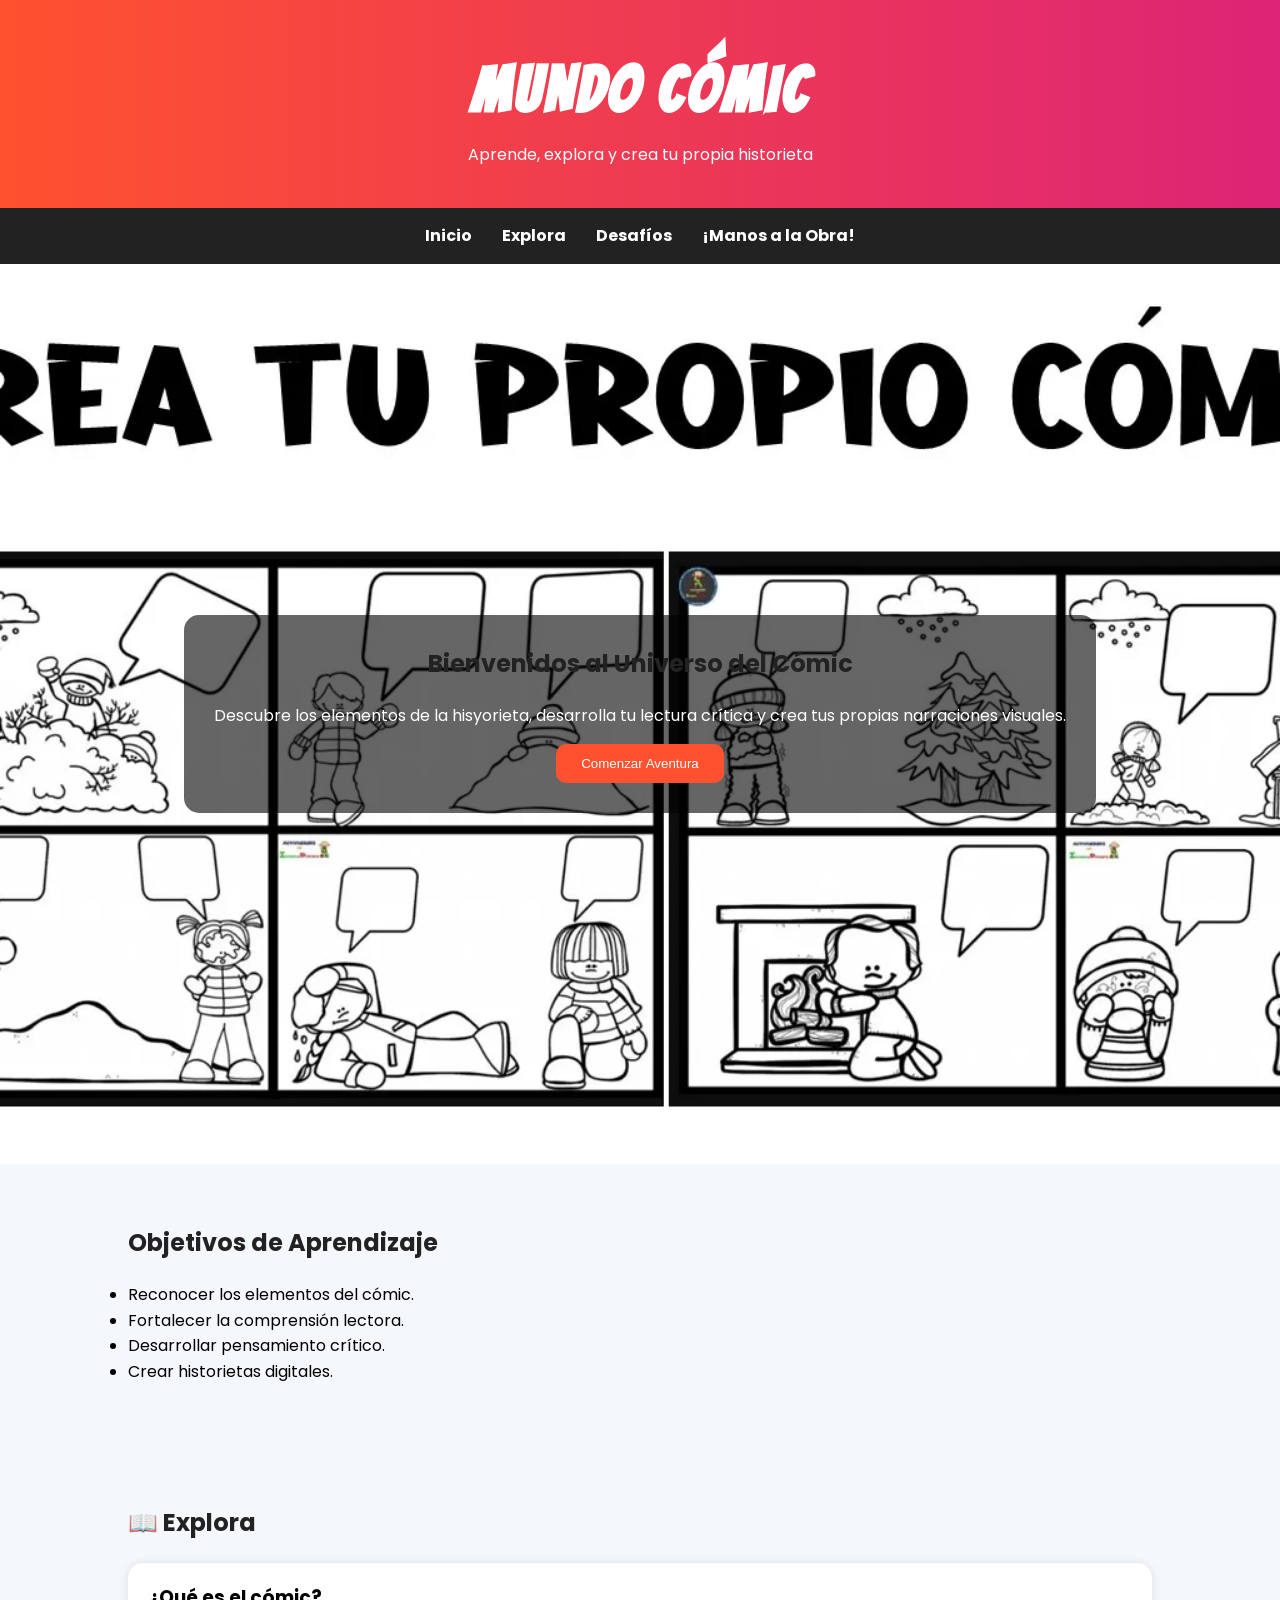
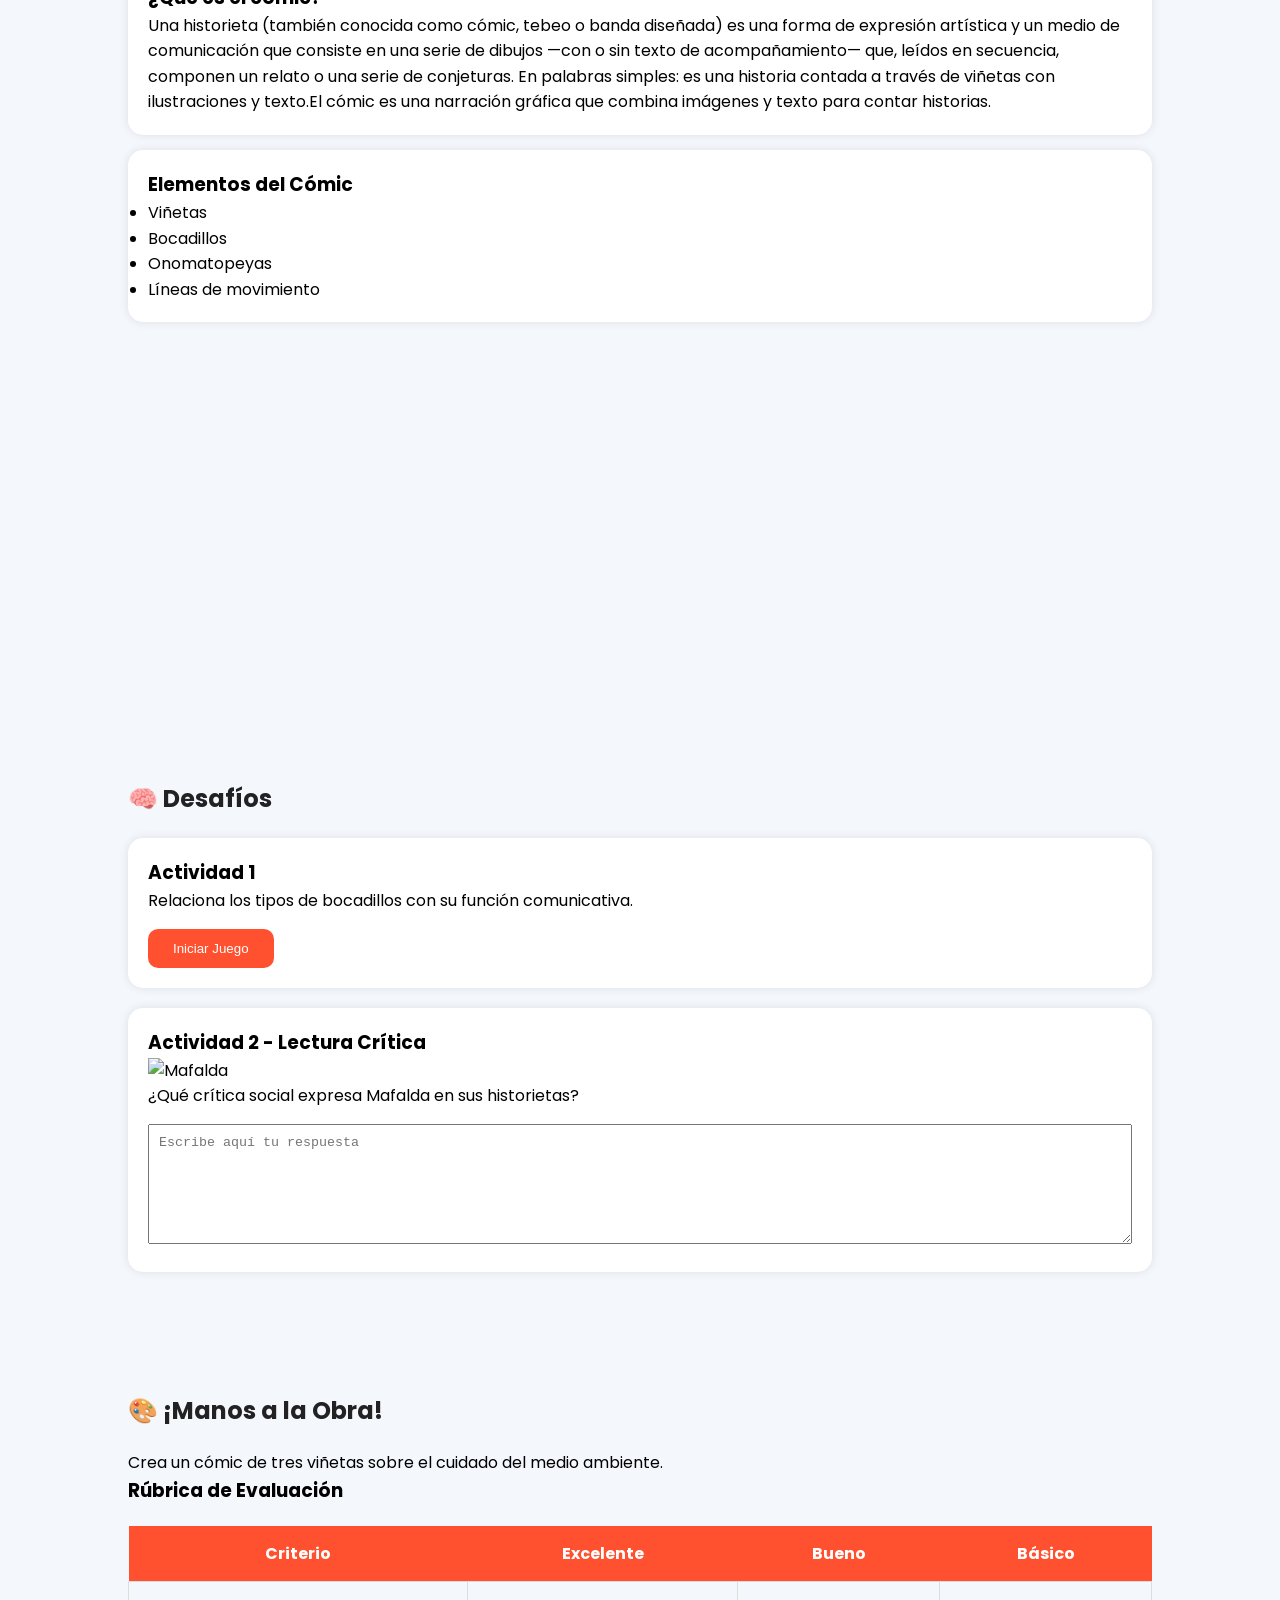
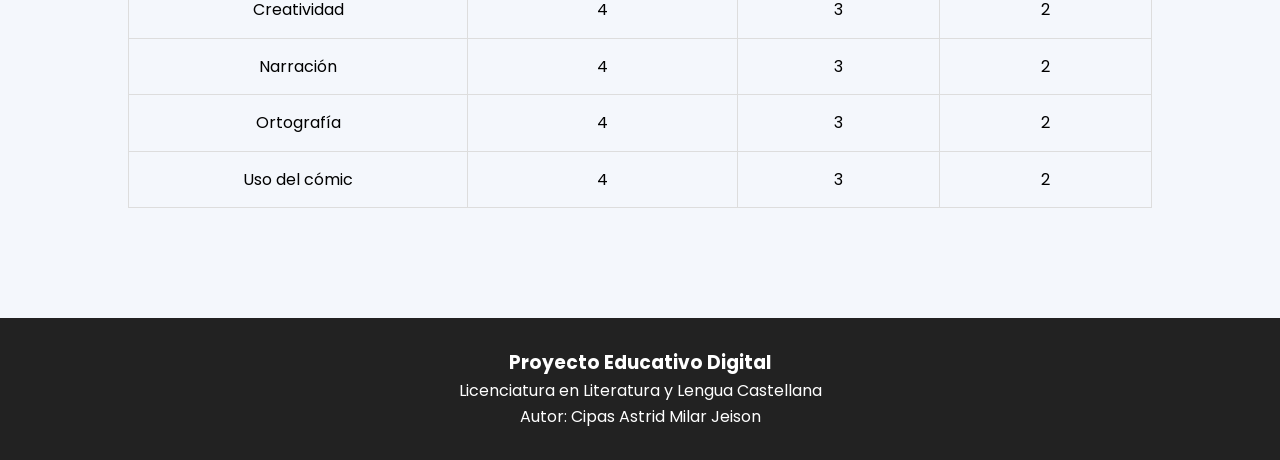
==== index.html @ a31438fa "Add files via upload" ====
<!DOCTYPE html>
<html lang="es">
<head>
<meta charset="UTF-8">
<meta name="viewport" content="width=device-width, initial-scale=1.0">

<title>Mundo Cómic - Recurso Educativo Digital</title>

<link rel="stylesheet" href="estilos.css">

<link href="https://fonts.googleapis.com/css2?family=Bangers&family=Poppins:wght@300;400;600&display=swap" rel="stylesheet">
</head>
<body>

<header>
    <h1>MUNDO CÓMIC</h1>
    <p>Aprende, explora y crea tu propia historieta</p>
</header>

<nav>
    <ul>
        <li><a href="#inicio">Inicio</a></li>
        <li><a href="#explora">Explora</a></li>
        <li><a href="#desafios">Desafíos</a></li>
        <li><a href="#obra">¡Manos a la Obra!</a></li>
    </ul>
</nav>

<section id="inicio" class="hero">

    <div class="contenido">
        <h2>Bienvenidos al Universo del Cómic</h2>

        <p>
            Descubre los elementos de la hisyorieta,
            desarrolla tu lectura crítica y crea
            tus propias narraciones visuales.
        </p>

        <button onclick="mostrarMensaje()">
            Comenzar Aventura
        </button>

    </div>

</section>

<section id="objetivos">

    <h2>Objetivos de Aprendizaje</h2>

    <ul>
        <li>Reconocer los elementos del cómic.</li>
        <li>Fortalecer la comprensión lectora.</li>
        <li>Desarrollar pensamiento crítico.</li>
        <li>Crear historietas digitales.</li>
    </ul>

</section>

<section id="explora">

    <h2>📖 Explora</h2>

    <div class="card">

        <h3>¿Qué es el cómic?</h3>

        <p>
            Una historieta (también conocida como cómic, tebeo o banda diseñada) es una forma de expresión artística y un medio de comunicación que consiste en una serie de dibujos —con o sin texto de acompañamiento— que, leídos en secuencia, componen un relato o una serie de conjeturas.

En palabras simples: es una historia contada a través de viñetas con ilustraciones y texto.El cómic es una narración gráfica que combina
            imágenes y texto para contar historias.
        </p>

    </div>

    <div class="card">

        <h3>Elementos del Cómic</h3>

        <ul>
            <li>Viñetas</li>
            <li>Bocadillos</li>
            <li>Onomatopeyas</li>
            <li>Líneas de movimiento</li>
        </ul>

    </div>

    <iframe width="560" height="315" src="https://www.youtube.com/embed/eKnQOsfHeDU?si=RpbJvka_5N76Y5UP" title="YouTube video player" frameborder="0" allow="accelerometer; autoplay; clipboard-write; encrypted-media; gyroscope; picture-in-picture; web-share" referrerpolicy="strict-origin-when-cross-origin" allowfullscreen></iframe>

    </div>

</section>

<section id="desafios">

    <h2>🧠 Desafíos</h2>

    <div class="actividad">

        <h3>Actividad 1</h3>

        <p>
            Relaciona los tipos de bocadillos con
            su función comunicativa.
        </p>

        <button onclick="actividad1()">
            Iniciar Juego
        </button>

    </div>

    <div class="actividad">

        <h3>Actividad 2 - Lectura Crítica</h3>

        <img src="https://upload.wikimedia.org/wikipedia/commons/3/32/Mafalda.png"
             alt="Mafalda">

        <p>
            ¿Qué crítica social expresa Mafalda
            en sus historietas?
        </p>

        <textarea id="respuesta"
        placeholder="Escribe aquí tu respuesta"></textarea>

    </div>

</section>

<section id="obra">

    <h2>🎨 ¡Manos a la Obra!</h2>

    <p>
        Crea un cómic de tres viñetas sobre
        el cuidado del medio ambiente.
    </p>

    <h3>Rúbrica de Evaluación</h3>

    <table>

        <tr>
            <th>Criterio</th>
            <th>Excelente</th>
            <th>Bueno</th>
            <th>Básico</th>
        </tr>

        <tr>
            <td>Creatividad</td>
            <td>4</td>
            <td>3</td>
            <td>2</td>
        </tr>

        <tr>
            <td>Narración</td>
            <td>4</td>
            <td>3</td>
            <td>2</td>
        </tr>

        <tr>
            <td>Ortografía</td>
            <td>4</td>
            <td>3</td>
            <td>2</td>
        </tr>

        <tr>
            <td>Uso del cómic</td>
            <td>4</td>
            <td>3</td>
            <td>2</td>
        </tr>

    </table>

</section>

<footer>

    <h3>Proyecto Educativo Digital</h3>

    <p>
        Licenciatura en Literatura y Lengua Castellana
    </p>

    <p>
        Autor: Cipas Astrid Milar Jeison
    </p>

</footer>

<script src="script.js"></script>

</body>
</html>
---- estilos.css ----
*{
margin:0;
padding:0;
box-sizing:border-box;
}

body{
font-family:'Poppins',sans-serif;
background:#f4f7fc;
line-height:1.6;
}

header{
background:linear-gradient(90deg,#ff512f,#dd2476);
color:white;
padding:40px;
text-align:center;
}

header h1{
font-family:'Bangers',cursive;
font-size:4rem;
letter-spacing:3px;
}

nav{
background:#222;
}

nav ul{
display:flex;
justify-content:center;
list-style:none;
}

nav li{
padding:15px;
}

nav a{
color:white;
text-decoration:none;
font-weight:bold;
}

nav a:hover{
color:yellow;
}

.hero{
height:100vh;
display:flex;
justify-content:center;
align-items:center;
background:url("img/PORTADA-COMIC-INVIERNO.webp");
background-size:cover;
background-position:center;
color:white;
text-align:center;
}

.contenido{
background:rgba(0,0,0,.6);
padding:30px;
border-radius:15px;
}

button{
background:#ff512f;
color:white;
padding:12px 25px;
border:none;
border-radius:10px;
cursor:pointer;
margin-top:15px;
}

button:hover{
background:#dd2476;
}

section{
padding:60px 10%;
}

h2{
margin-bottom:20px;
color:#222;
}

.card{
background:white;
padding:20px;
margin:15px 0;
border-radius:15px;
box-shadow:0 0 10px rgba(0,0,0,.1);
}

.video{
display:flex;
justify-content:center;
margin-top:30px;
}

.actividad{
background:white;
padding:20px;
margin-top:20px;
border-radius:15px;
box-shadow:0 0 10px rgba(0,0,0,.1);
}

textarea{
width:100%;
height:120px;
padding:10px;
margin-top:15px;
}

table{
width:100%;
border-collapse:collapse;
margin-top:20px;
}

table th{
background:#ff512f;
color:white;
padding:15px;
}

table td{
padding:15px;
border:1px solid #ddd;
text-align:center;
}

footer{
background:#222;
color:white;
text-align:center;
padding:30px;
margin-top:50px;
}
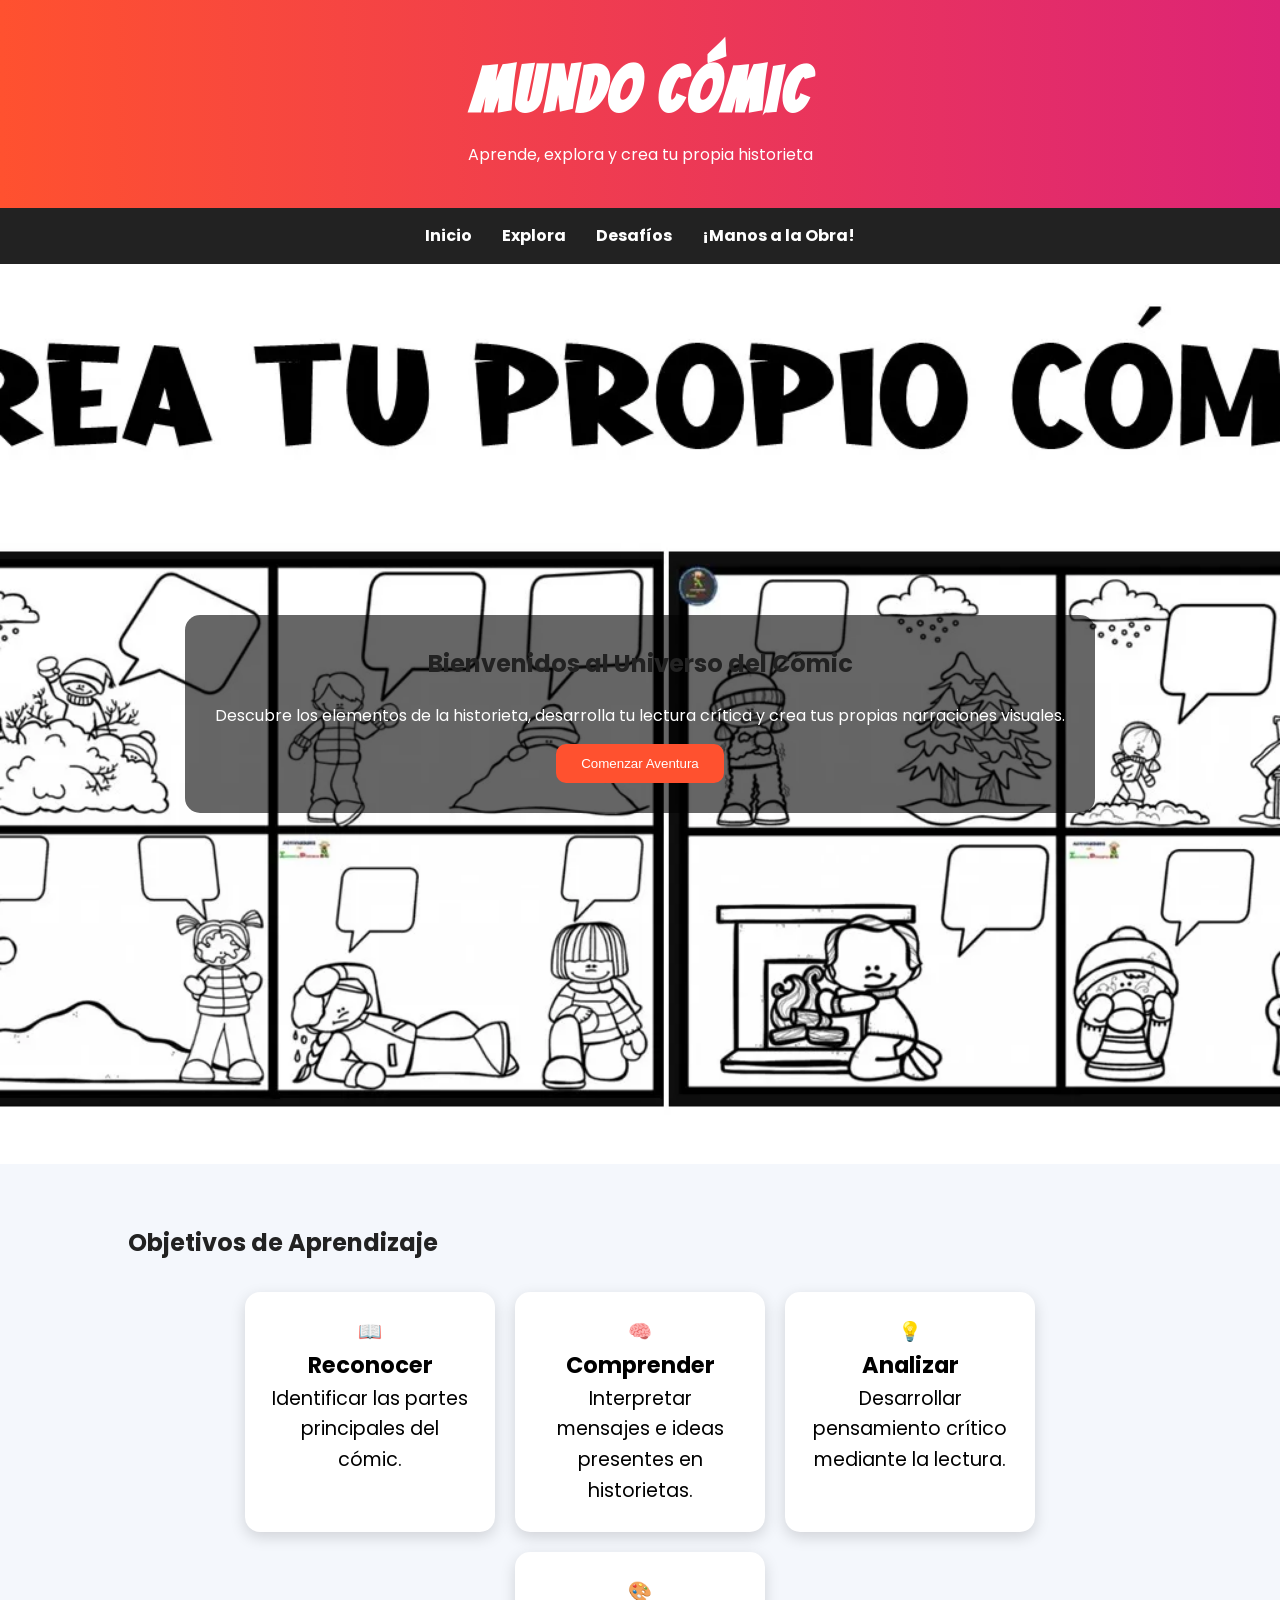
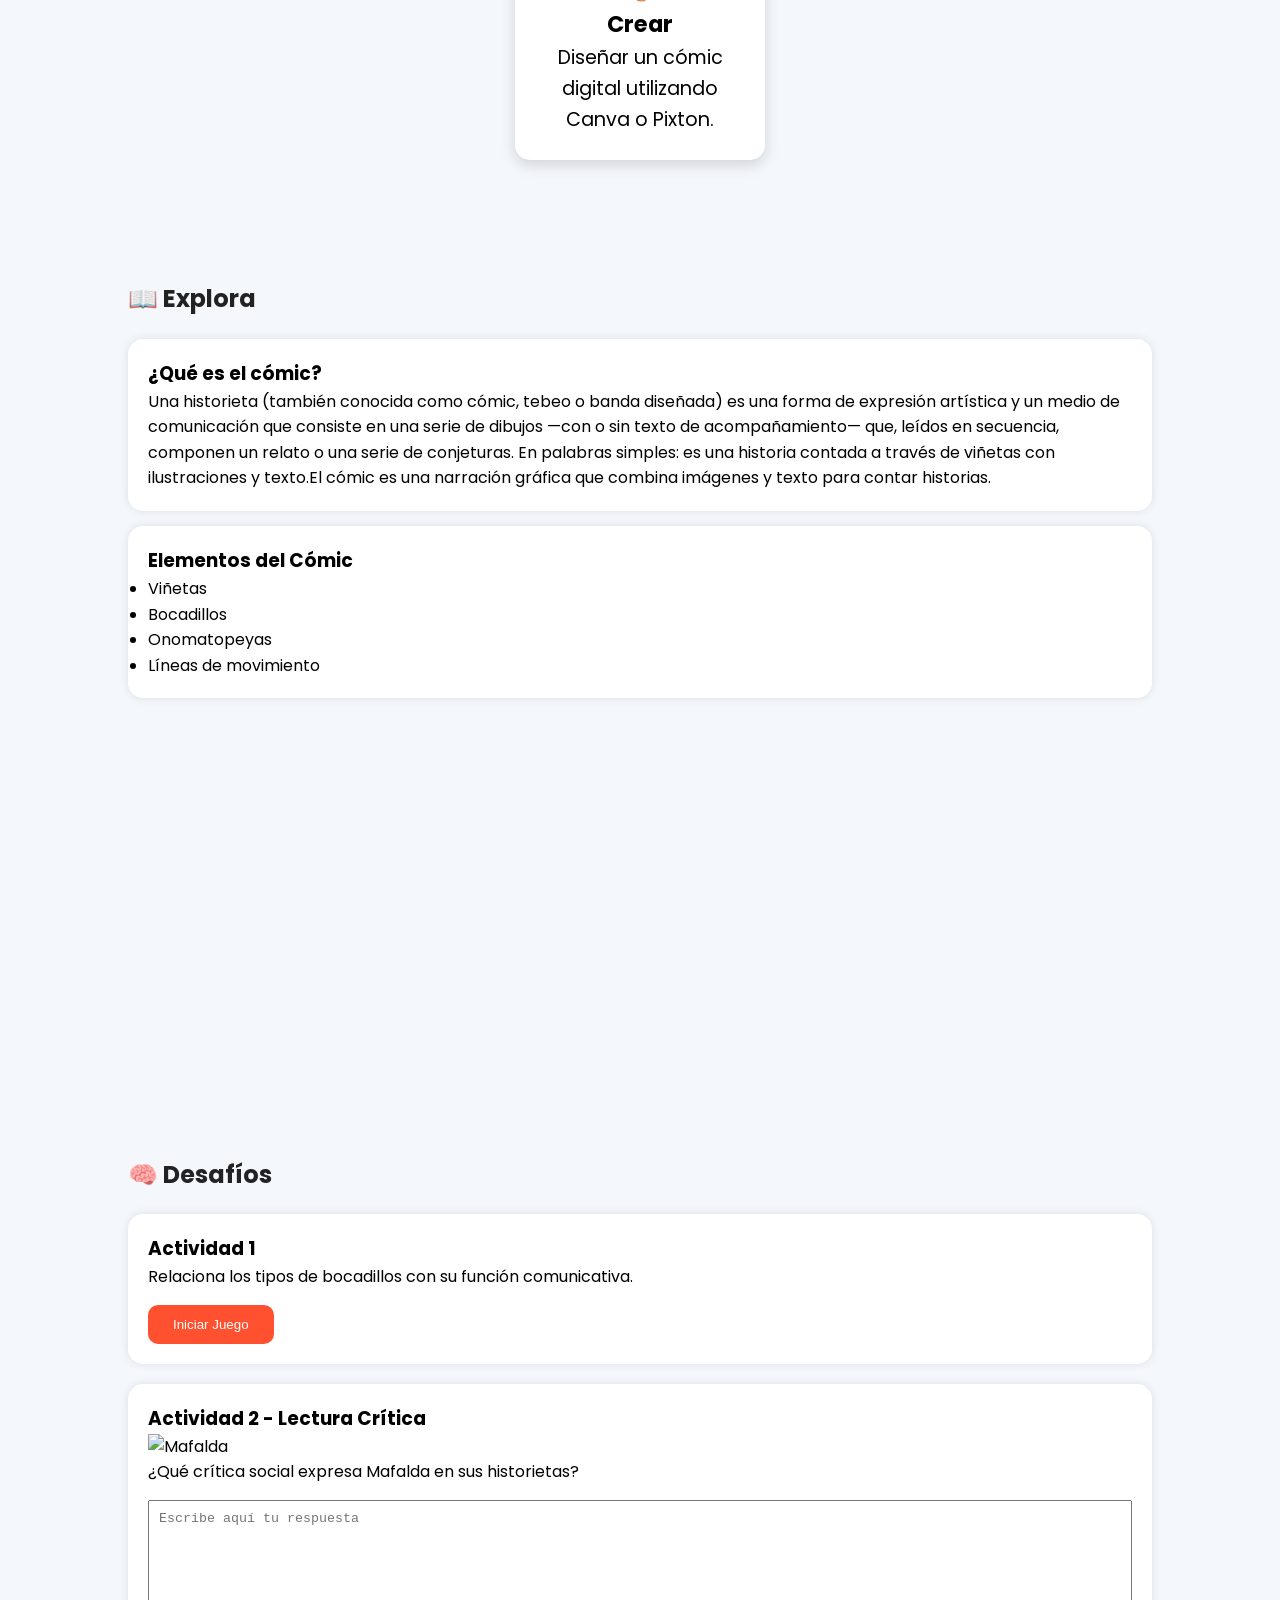
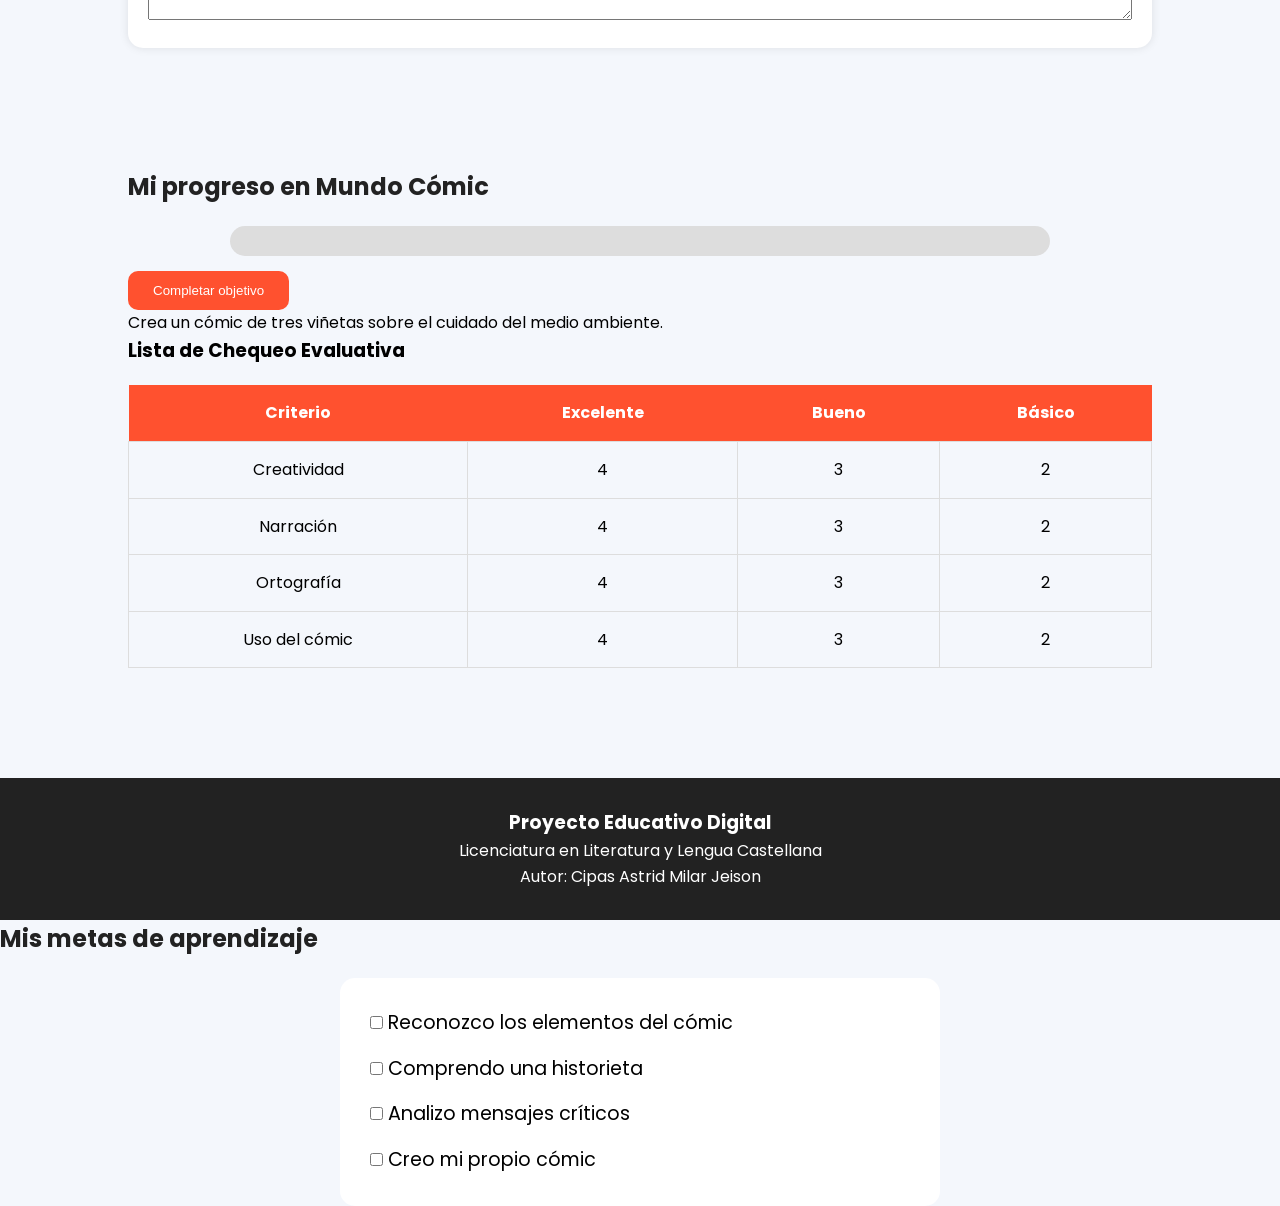
==== commit 4b98cfd9: "Add files via upload" ====
--- a/index.html
+++ b/index.html
@@ -32,7 +32,7 @@
         <h2>Bienvenidos al Universo del Cómic</h2>
 
         <p>
-            Descubre los elementos de la hisyorieta,
+            Descubre los elementos de la historieta,
             desarrolla tu lectura crítica y crea
             tus propias narraciones visuales.
         </p>
@@ -49,12 +49,33 @@
 
     <h2>Objetivos de Aprendizaje</h2>
 
-    <ul>
-        <li>Reconocer los elementos del cómic.</li>
-        <li>Fortalecer la comprensión lectora.</li>
-        <li>Desarrollar pensamiento crítico.</li>
-        <li>Crear historietas digitales.</li>
-    </ul>
+    <div class="objetivos-grid">
+
+<div class="objetivo-card">
+📖
+<h3>Reconocer</h3>
+<p>Identificar las partes principales del cómic.</p>
+</div>
+
+<div class="objetivo-card">
+🧠
+<h3>Comprender</h3>
+<p>Interpretar mensajes e ideas presentes en historietas.</p>
+</div>
+
+<div class="objetivo-card">
+💡
+<h3>Analizar</h3>
+<p>Desarrollar pensamiento crítico mediante la lectura.</p>
+</div>
+
+<div class="objetivo-card">
+🎨
+<h3>Crear</h3>
+<p>Diseñar un cómic digital utilizando Canva o Pixton.</p>
+</div>
+
+</div>
 
 </section>
 
@@ -134,14 +155,22 @@
 
 <section id="obra">
 
-    <h2>🎨 ¡Manos a la Obra!</h2>
+    <h2>Mi progreso en Mundo Cómic</h2>
+
+<div class="progreso">
+<div id="barra"></div>
+</div>
+
+<button onclick="avanzar()">
+Completar objetivo
+</button>
 
     <p>
         Crea un cómic de tres viñetas sobre
         el cuidado del medio ambiente.
     </p>
 
-    <h3>Rúbrica de Evaluación</h3>
+    <h3> Lista de Chequeo Evaluativa</h3>
 
     <table>
 
@@ -201,4 +230,29 @@
 <script src="script.js"></script>
 
 </body>
-</html>+</html>
+<h2>Mis metas de aprendizaje</h2>
+
+<div class="checklist">
+
+<label>
+<input type="checkbox">
+ Reconozco los elementos del cómic
+</label>
+
+<label>
+<input type="checkbox">
+ Comprendo una historieta
+</label>
+
+<label>
+<input type="checkbox">
+ Analizo mensajes críticos
+</label>
+
+<label>
+<input type="checkbox">
+ Creo mi propio cómic
+</label>
+
+</div>
--- a/estilos.css
+++ b/estilos.css
@@ -141,4 +141,56 @@
 text-align:center;
 padding:30px;
 margin-top:50px;
+}
+.objetivos-grid{
+display:flex;
+flex-wrap:wrap;
+gap:20px;
+justify-content:center;
+margin-top:30px;
+}
+
+.objetivo-card{
+background:white;
+width:250px;
+padding:25px;
+border-radius:15px;
+text-align:center;
+box-shadow:0 5px 15px rgba(0,0,0,.15);
+transition:.4s;
+cursor:pointer;
+font-size:1.2rem;
+}
+
+.objetivo-card:hover{
+transform:translateY(-10px);
+background:#ffe066;
+}
+
+.progreso{
+width:80%;
+height:30px;
+background:#ddd;
+margin:auto;
+border-radius:20px;
+overflow:hidden;
+}
+
+#barra{
+width:0%;
+height:100%;
+background:#4CAF50;
+transition:.5s;
+}
+
+.checklist{
+display:flex;
+flex-direction:column;
+gap:15px;
+font-size:1.2rem;
+background:white;
+padding:30px;
+border-radius:15px;
+max-width:600px;
+margin:auto;
 }
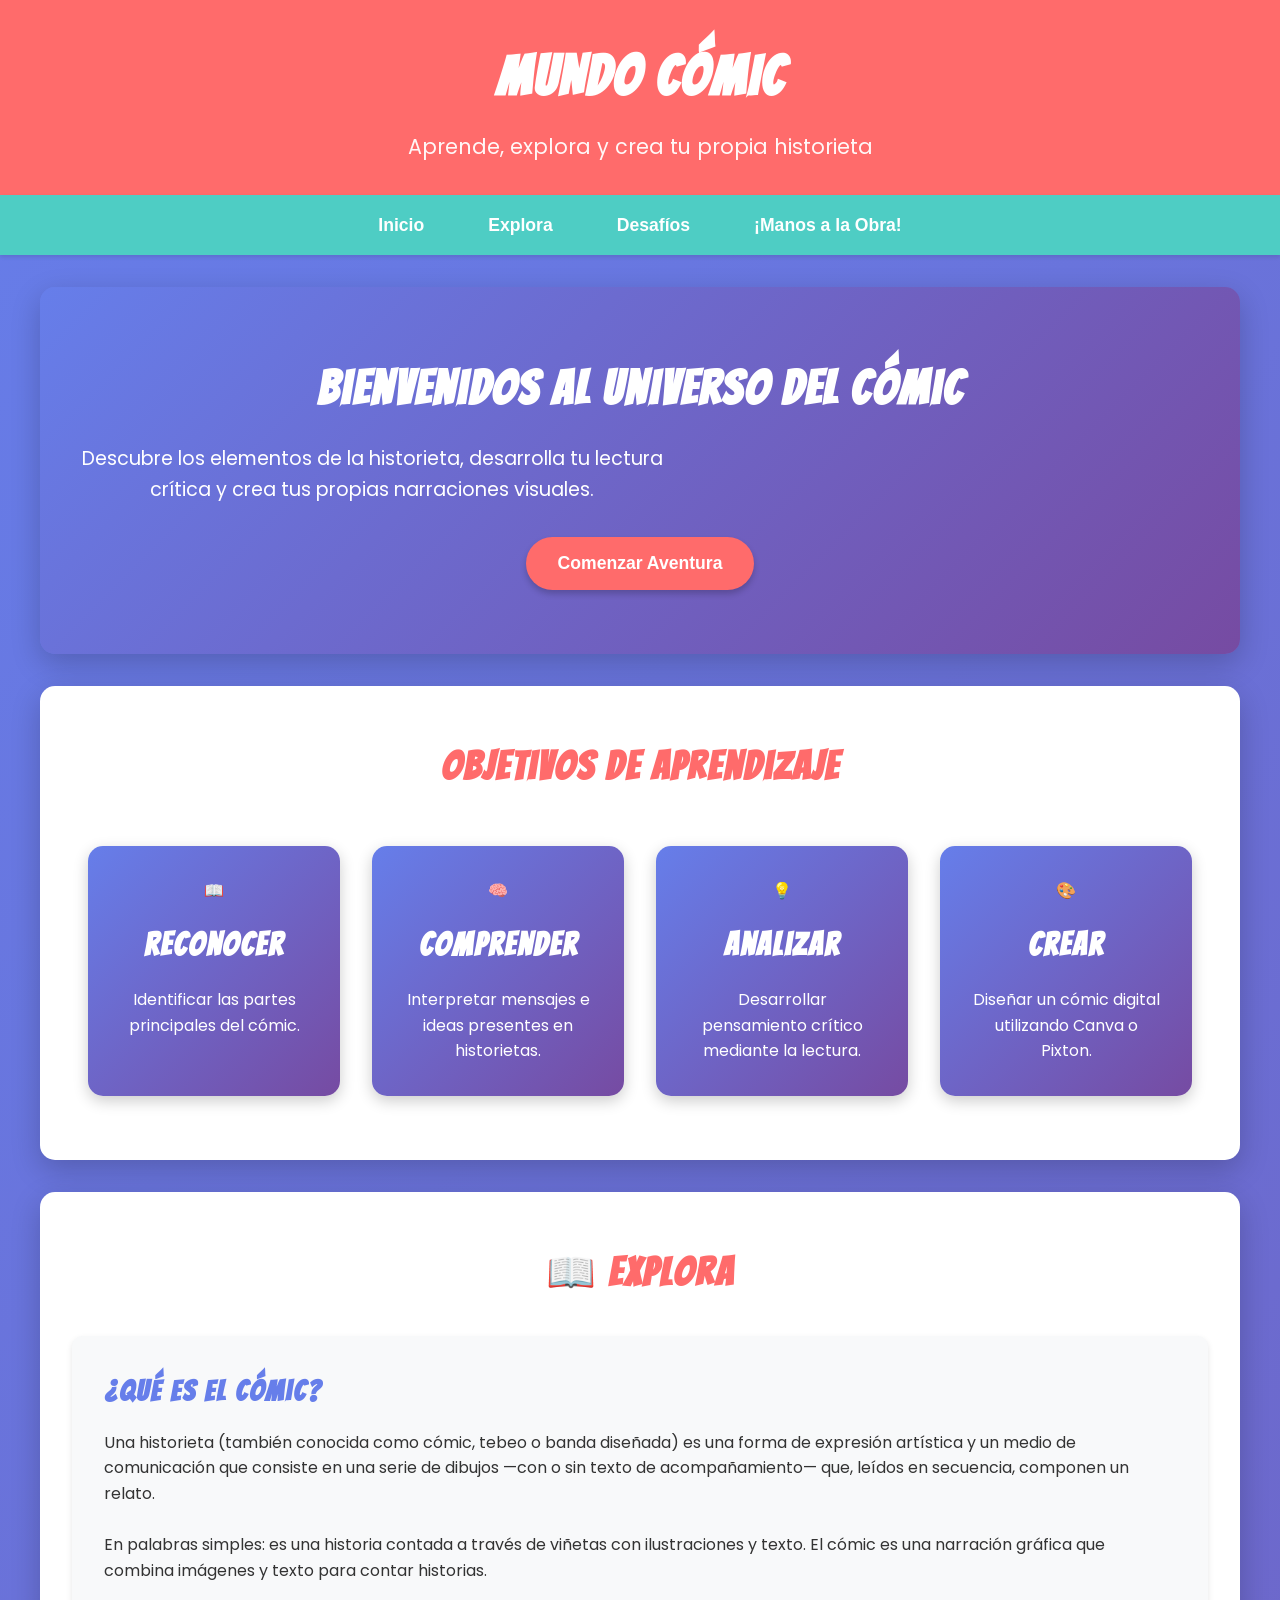
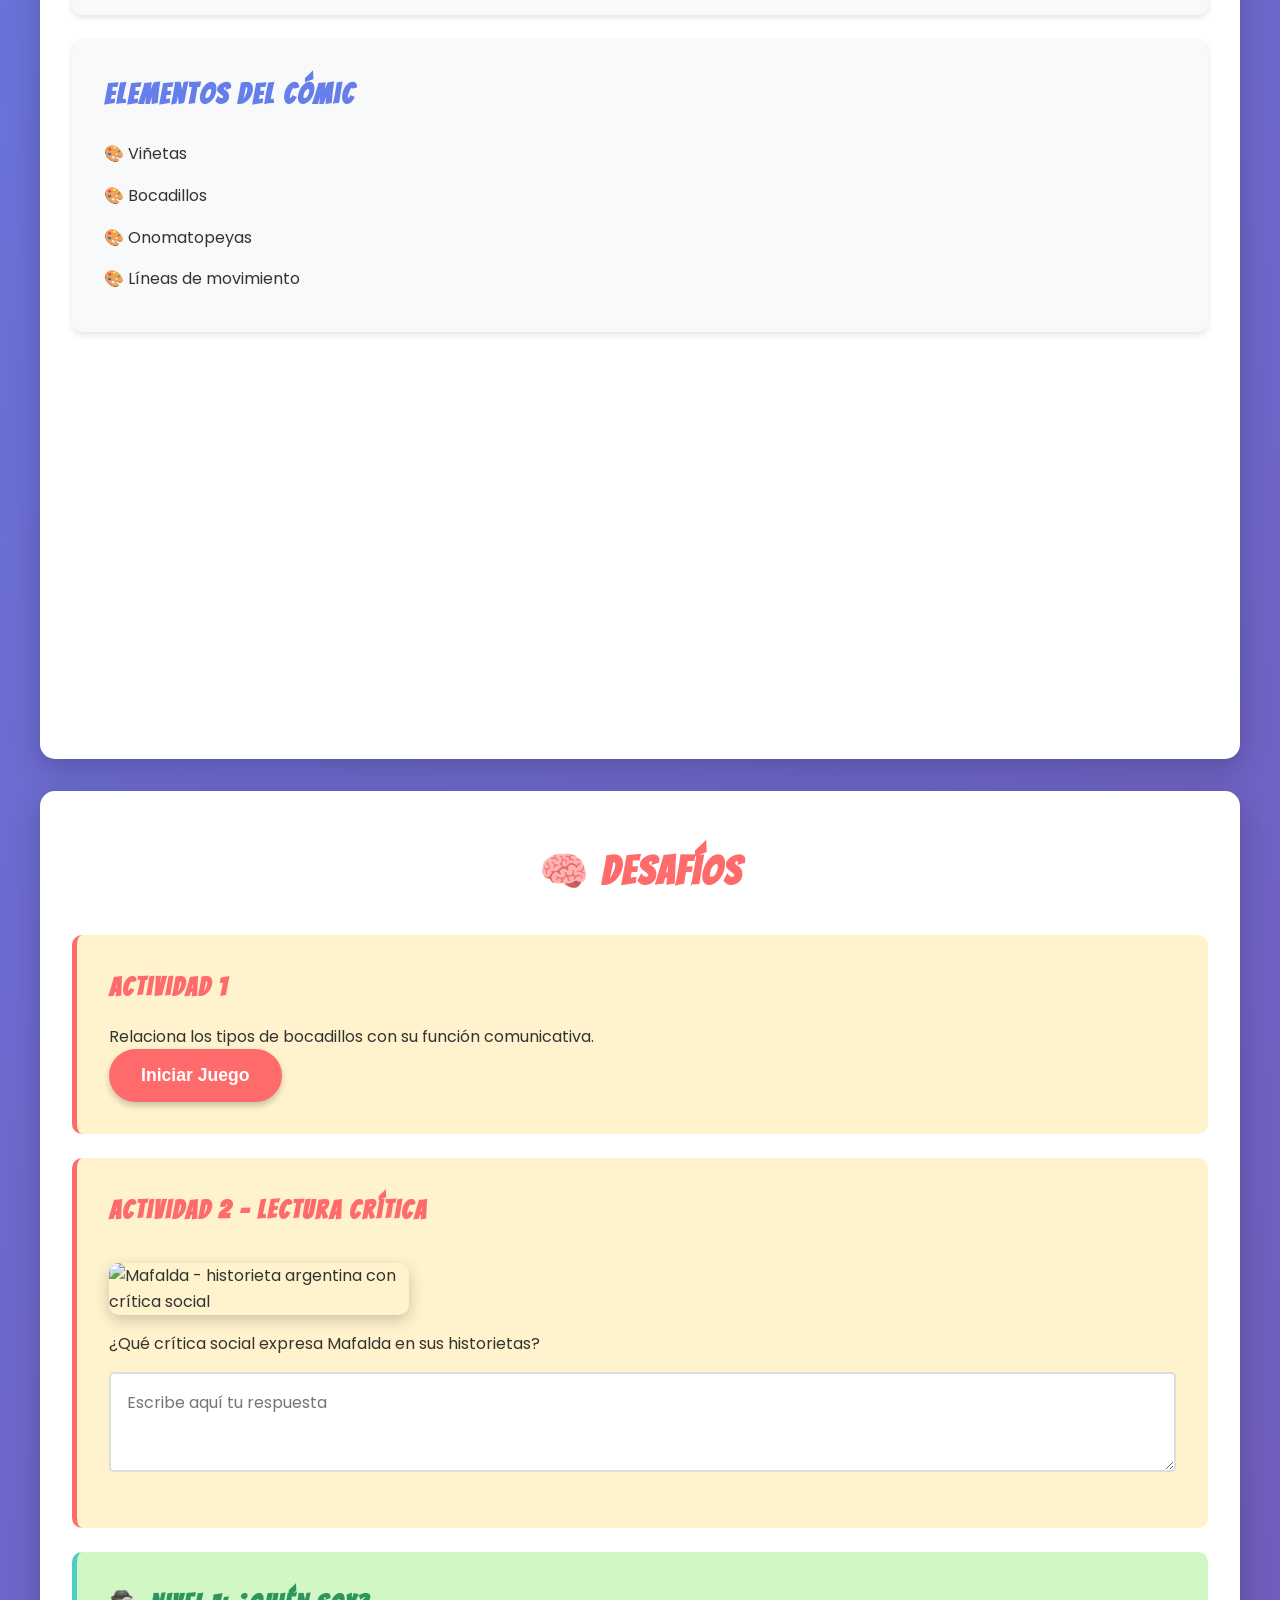
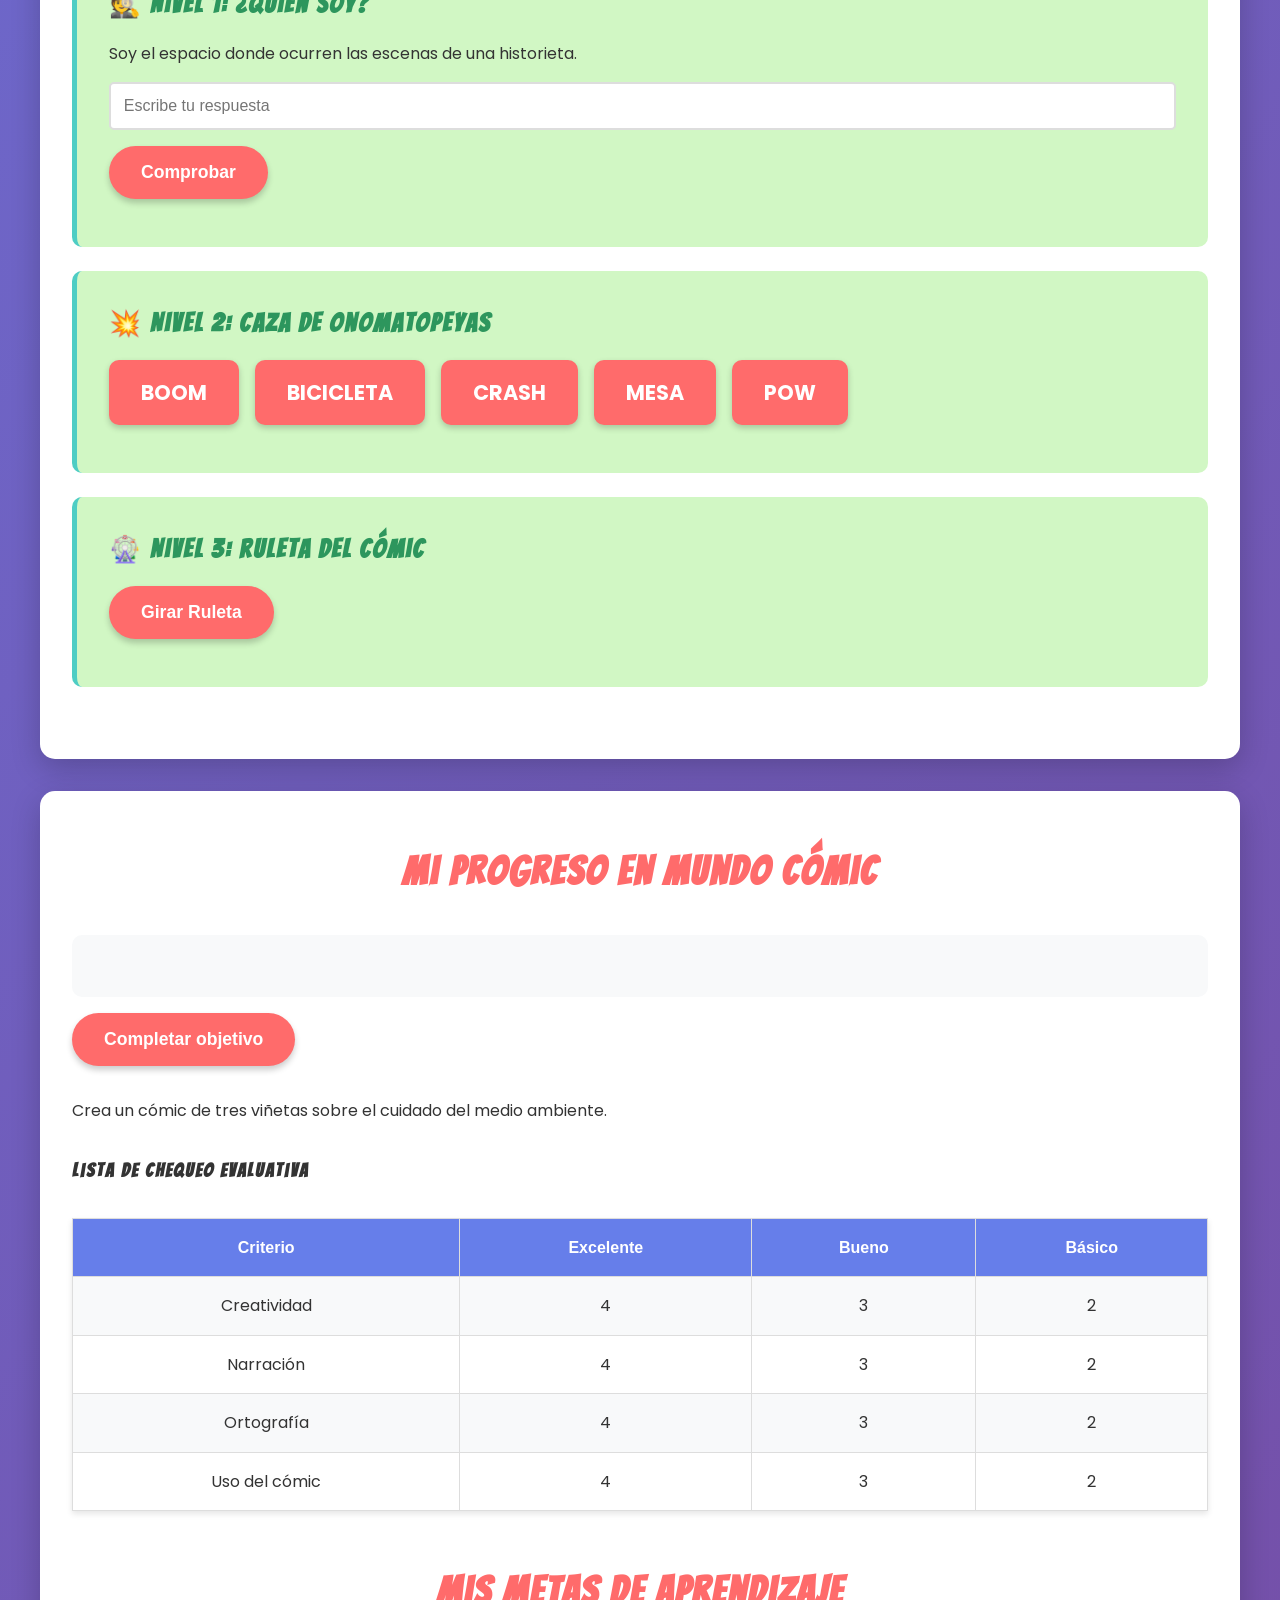
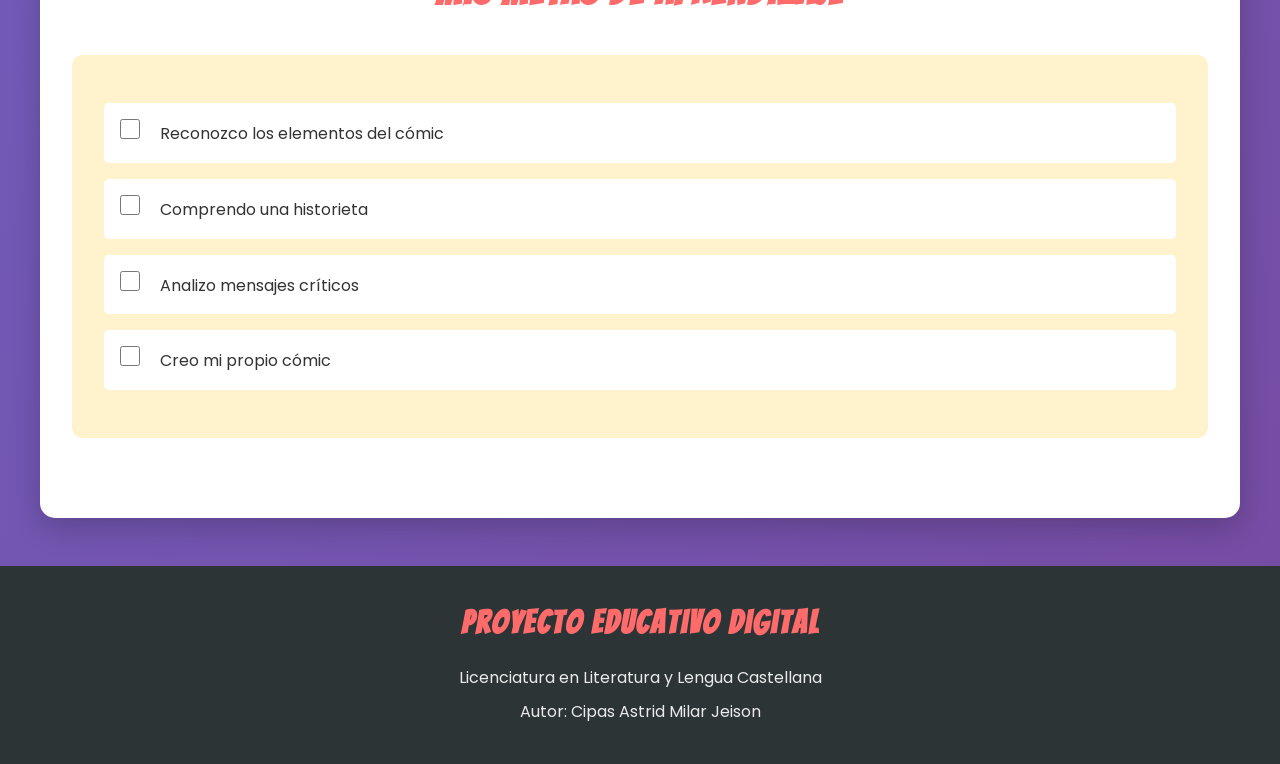
==== commit 80856836: "Add files via upload" ====
--- a/index.html
+++ b/index.html
@@ -3,11 +3,437 @@
 <head>
 <meta charset="UTF-8">
 <meta name="viewport" content="width=device-width, initial-scale=1.0">
+<meta name="description" content="Mundo Cómic - Recurso Educativo Digital para aprender, explorar y crear historietas">
 
 <title>Mundo Cómic - Recurso Educativo Digital</title>
 
-<link rel="stylesheet" href="estilos.css">
-
+<!-- Estilos CSS integrados (Mejora 2) -->
+<style>
+  * {
+    margin: 0;
+    padding: 0;
+    box-sizing: border-box;
+  }
+
+  body {
+    font-family: 'Poppins', sans-serif;
+    line-height: 1.6;
+    color: #333;
+    background: linear-gradient(135deg, #667eea 0%, #764ba2 100%);
+    min-height: 100vh;
+  }
+
+  /* Tipografía (Mejora 4) */
+  h1, h2, h3 {
+    font-family: 'Bangers', cursive;
+    letter-spacing: 2px;
+  }
+
+  header {
+    background: #ff6b6b;
+    color: white;
+    padding: 2rem;
+    text-align: center;
+    box-shadow: 0 4px 6px rgba(0,0,0,0.1);
+  }
+
+  header h1 {
+    font-size: 3.5rem;
+    margin-bottom: 0.5rem;
+  }
+
+  header p {
+    font-size: 1.3rem;
+    opacity: 0.95;
+  }
+
+  /* Navegación (Mejora 4) */
+  nav {
+    background: #4ecdc4;
+    padding: 1rem;
+    position: sticky;
+    top: 0;
+    z-index: 100;
+    box-shadow: 0 2px 4px rgba(0,0,0,0.1);
+  }
+
+  nav ul {
+    list-style: none;
+    display: flex;
+    justify-content: center;
+    gap: 2rem;
+    flex-wrap: wrap;
+  }
+
+  nav a {
+    color: white;
+    text-decoration: none;
+    font-weight: 600;
+    font-size: 1.1rem;
+    padding: 0.5rem 1rem;
+    border-radius: 5px;
+    transition: all 0.3s ease;
+  }
+
+  nav a:hover {
+    background: #ff6b6b;
+    transform: translateY(-2px);
+  }
+
+  /* Secciones (Mejora 4) */
+  section {
+    padding: 3rem 2rem;
+    max-width: 1200px;
+    margin: 0 auto;
+    background: white;
+    margin: 2rem auto;
+    border-radius: 15px;
+    box-shadow: 0 10px 30px rgba(0,0,0,0.2);
+  }
+
+  section h2 {
+    color: #ff6b6b;
+    font-size: 2.5rem;
+    text-align: center;
+    margin-bottom: 2rem;
+  }
+
+  /* Hero section */
+  .hero {
+    background: linear-gradient(135deg, #667eea 0%, #764ba2 100%);
+    color: white;
+    text-align: center;
+    padding: 4rem 2rem;
+  }
+
+  .hero h2 {
+    color: white;
+    font-size: 3rem;
+    margin-bottom: 1rem;
+  }
+
+  .hero p {
+    font-size: 1.2rem;
+    margin-bottom: 2rem;
+    max-width: 600px;
+  }
+
+  /* Botones (Mejora 4 - animaciones) */
+  button {
+    background: #ff6b6b;
+    color: white;
+    border: none;
+    padding: 1rem 2rem;
+    font-size: 1.1rem;
+    font-weight: 600;
+    border-radius: 50px;
+    cursor: pointer;
+    transition: all 0.3s ease;
+    box-shadow: 0 4px 6px rgba(0,0,0,0.2);
+  }
+
+  button:hover {
+    background: #ff4757;
+    transform: translateY(-3px);
+    box-shadow: 0 6px 12px rgba(0,0,0,0.3);
+  }
+
+  button:active {
+    transform: translateY(-1px);
+  }
+
+  /* Objetivos Grid (Mejora 4) */
+  .objetivos-grid {
+    display: grid;
+    grid-template-columns: repeat(auto-fit, minmax(250px, 1fr));
+    gap: 2rem;
+    padding: 1rem;
+  }
+
+  .objetivo-card {
+    background: linear-gradient(135deg, #667eea 0%, #764ba2 100%);
+    color: white;
+    padding: 2rem;
+    text-align: center;
+    border-radius: 15px;
+    transition: transform 0.3s ease;
+    box-shadow: 0 5px 15px rgba(0,0,0,0.2);
+  }
+
+  .objetivo-card:hover {
+    transform: translateY(-10px);
+  }
+
+  .objetivo-card h3 {
+    font-size: 2rem;
+    margin: 1rem 0;
+  }
+
+  .objetivo-card p {
+    font-size: 1rem;
+  }
+
+  /* Cards */
+  .card {
+    background: #f8f9fa;
+    padding: 2rem;
+    margin: 1.5rem 0;
+    border-radius: 10px;
+    box-shadow: 0 3px 6px rgba(0,0,0,0.1);
+  }
+
+  .card h3 {
+    color: #667eea;
+    font-size: 1.8rem;
+    margin-bottom: 1rem;
+  }
+
+  .card ul {
+    list-style: none;
+    padding-left: 0;
+  }
+
+  .card li {
+    padding: 0.5rem 0;
+    padding-left: 1.5rem;
+    position: relative;
+  }
+
+  .card li::before {
+    content: "🎨";
+    position: absolute;
+    left: 0;
+  }
+
+  /* Actividades (Mejora 4) */
+  .actividad {
+    background: #fff3cd;
+    padding: 2rem;
+    margin: 1.5rem 0;
+    border-radius: 10px;
+    border-left: 5px solid #ff6b6b;
+  }
+
+  .actividad h3 {
+    color: #ff6b6b;
+    font-size: 1.6rem;
+    margin-bottom: 1rem;
+  }
+
+  .actividad img {
+    max-width: 300px;
+    width: 100%;
+    height: auto;
+    border-radius: 10px;
+    margin: 1rem 0;
+    box-shadow: 0 5px 15px rgba(0,0,0,0.2);
+  }
+
+  textarea {
+    width: 100%;
+    padding: 1rem;
+    margin: 1rem 0;
+    border: 2px solid #ddd;
+    border-radius: 5px;
+    font-family: 'Poppins', sans-serif;
+    font-size: 1rem;
+    resize: vertical;
+    min-height: 100px;
+  }
+
+  textarea:focus {
+    outline: none;
+    border-color: #667eea;
+  }
+
+  /* Nivel game (Mejora 4) */
+  .nivel {
+    background: #d1f7c4;
+    padding: 2rem;
+    margin: 1.5rem 0;
+    border-radius: 10px;
+    border-left: 5px solid #4ecdc4;
+  }
+
+  .nivel h3 {
+    color: #2d965d;
+    font-size: 1.6rem;
+    margin-bottom: 1rem;
+  }
+
+  .onomatopeyas {
+    display: flex;
+    gap: 1rem;
+    flex-wrap: wrap;
+    margin: 1rem 0;
+  }
+
+  .onomatopeyas span {
+    background: #ff6b6b;
+    color: white;
+    padding: 1rem 2rem;
+    font-size: 1.3rem;
+    font-weight: bold;
+    border-radius: 10px;
+    cursor: pointer;
+    transition: all 0.3s ease;
+    box-shadow: 0 3px 6px rgba(0,0,0,0.2);
+  }
+
+  .onomatopeyas span:hover {
+    transform: scale(1.1);
+    background: #ff4757;
+  }
+
+  input[type="text"] {
+    padding: 0.8rem;
+    font-size: 1rem;
+    border: 2px solid #ddd;
+    border-radius: 5px;
+    width: 100%;
+    margin: 1rem 0;
+  }
+
+  input[type="text"]:focus {
+    outline: none;
+    border-color: #667eea;
+  }
+
+  /* Progreso (Mejora 4 - animación) */
+  .progreso {
+    background: #f8f9fa;
+    padding: 1rem;
+    border-radius: 10px;
+    margin: 1rem 0;
+  }
+
+  #barra {
+    height: 30px;
+    background: linear-gradient(90deg, #667eea 0%, #764ba2 100%);
+    width: 0%;
+    border-radius: 15px;
+    transition: width 0.5s ease;
+    box-shadow: 0 2px 4px rgba(0,0,0,0.2);
+  }
+
+  /* Tabla (Mejora 4) */
+  table {
+    width: 100%;
+    margin: 2rem 0;
+    border-collapse: collapse;
+    box-shadow: 0 3px 6px rgba(0,0,0,0.1);
+  }
+
+  th, td {
+    padding: 1rem;
+    text-align: center;
+    border: 1px solid #ddd;
+  }
+
+  th {
+    background: #667eea;
+    color: white;
+    font-weight: 600;
+  }
+
+  tr:nth-child(even) {
+    background: #f8f9fa;
+  }
+
+  tr:hover {
+    background: #e9ecef;
+  }
+
+  /* Checklist (Mejora 1 - estructura corregida) */
+  .checklist {
+    background: #fff3cd;
+    padding: 2rem;
+    margin: 2rem 0;
+    border-radius: 10px;
+  }
+
+  .checklist label {
+    display: block;
+    margin: 1rem 0;
+    padding: 1rem;
+    background: white;
+    border-radius: 5px;
+    cursor: pointer;
+    transition: all 0.3s ease;
+  }
+
+  .checklist label:hover {
+    background: #f8f9fa;
+    transform: translateX(5px);
+  }
+
+  .checklist input[type="checkbox"] {
+    margin-right: 1rem;
+    width: 20px;
+    height: 20px;
+    cursor: pointer;
+  }
+
+  /* Footer (Mejora 4) */
+  footer {
+    background: #2d3436;
+    color: white;
+    padding: 2rem;
+    text-align: center;
+    margin-top: 3rem;
+  }
+
+  footer h3 {
+    color: #ff6b6b;
+    font-size: 2rem;
+    margin-bottom: 1rem;
+  }
+
+  footer p {
+    margin: 0.5rem 0;
+    opacity: 0.9;
+  }
+
+  /* Responsive (Mejora 5 - accesibilidad) */
+  @media (max-width: 768px) {
+    header h1 {
+      font-size: 2.5rem;
+    }
+
+    nav ul {
+      gap: 1rem;
+    }
+
+    nav a {
+      font-size: 0.9rem;
+      padding: 0.4rem 0.8rem;
+    }
+
+    section {
+      padding: 2rem 1rem;
+    }
+
+    .objetivos-grid {
+      grid-template-columns: 1fr;
+    }
+  }
+
+  /* Accesibilidad (Mejora 5) */
+  @media (prefers-reduced-motion: reduce) {
+    * {
+      animation: none !important;
+      transition: none !important;
+    }
+  }
+
+  /* Focus para navegación por teclado (Mejora 5) */
+  a:focus, button:focus, input:focus, textarea:focus {
+    outline: 3px solid #ff6b6b;
+    outline-offset: 2px;
+  }
+</style>
+
+<!-- Fuentes Google (Mejora 4) -->
 <link href="https://fonts.googleapis.com/css2?family=Bangers&family=Poppins:wght@300;400;600&display=swap" rel="stylesheet">
 </head>
 <body>
@@ -27,232 +453,331 @@
 </nav>
 
 <section id="inicio" class="hero">
-
     <div class="contenido">
         <h2>Bienvenidos al Universo del Cómic</h2>
-
         <p>
             Descubre los elementos de la historieta,
             desarrolla tu lectura crítica y crea
             tus propias narraciones visuales.
         </p>
-
-        <button onclick="mostrarMensaje()">
-            Comenzar Aventura
-        </button>
-
-    </div>
-
+        <button onclick="mostrarMensaje()">Comenzar Aventura</button>
+    </div>
 </section>
 
 <section id="objetivos">
-
     <h2>Objetivos de Aprendizaje</h2>
-
     <div class="objetivos-grid">
-
-<div class="objetivo-card">
-📖
-<h3>Reconocer</h3>
-<p>Identificar las partes principales del cómic.</p>
-</div>
-
-<div class="objetivo-card">
-🧠
-<h3>Comprender</h3>
-<p>Interpretar mensajes e ideas presentes en historietas.</p>
-</div>
-
-<div class="objetivo-card">
-💡
-<h3>Analizar</h3>
-<p>Desarrollar pensamiento crítico mediante la lectura.</p>
-</div>
-
-<div class="objetivo-card">
-🎨
-<h3>Crear</h3>
-<p>Diseñar un cómic digital utilizando Canva o Pixton.</p>
-</div>
-
-</div>
-
+        <div class="objetivo-card">
+            📖
+            <h3>Reconocer</h3>
+            <p>Identificar las partes principales del cómic.</p>
+        </div>
+        <div class="objetivo-card">
+            🧠
+            <h3>Comprender</h3>
+            <p>Interpretar mensajes e ideas presentes en historietas.</p>
+        </div>
+        <div class="objetivo-card">
+            💡
+            <h3>Analizar</h3>
+            <p>Desarrollar pensamiento crítico mediante la lectura.</p>
+        </div>
+        <div class="objetivo-card">
+            🎨
+            <h3>Crear</h3>
+            <p>Diseñar un cómic digital utilizando Canva o Pixton.</p>
+        </div>
+    </div>
 </section>
 
 <section id="explora">
-
     <h2>📖 Explora</h2>
-
+    
     <div class="card">
-
         <h3>¿Qué es el cómic?</h3>
-
         <p>
-            Una historieta (también conocida como cómic, tebeo o banda diseñada) es una forma de expresión artística y un medio de comunicación que consiste en una serie de dibujos —con o sin texto de acompañamiento— que, leídos en secuencia, componen un relato o una serie de conjeturas.
-
-En palabras simples: es una historia contada a través de viñetas con ilustraciones y texto.El cómic es una narración gráfica que combina
-            imágenes y texto para contar historias.
+            Una historieta (también conocida como cómic, tebeo o banda diseñada) es una forma de expresión artística y un medio de comunicación que consiste en una serie de dibujos —con o sin texto de acompañamiento— que, leídos en secuencia, componen un relato.
+            <br><br>
+            En palabras simples: es una historia contada a través de viñetas con ilustraciones y texto. El cómic es una narración gráfica que combina imágenes y texto para contar historias.
         </p>
-
     </div>
 
     <div class="card">
-
         <h3>Elementos del Cómic</h3>
-
         <ul>
             <li>Viñetas</li>
             <li>Bocadillos</li>
             <li>Onomatopeyas</li>
             <li>Líneas de movimiento</li>
         </ul>
-
-    </div>
-
-    <iframe width="560" height="315" src="https://www.youtube.com/embed/eKnQOsfHeDU?si=RpbJvka_5N76Y5UP" title="YouTube video player" frameborder="0" allow="accelerometer; autoplay; clipboard-write; encrypted-media; gyroscope; picture-in-picture; web-share" referrerpolicy="strict-origin-when-cross-origin" allowfullscreen></iframe>
-
-    </div>
-
+    </div>
+
+    <iframe 
+        width="560" 
+        height="315" 
+        src="https://www.youtube.com/embed/eKnQOsfHeDU?si=RpbJvka_5N76Y5UP" 
+        title="Video educativo sobre cómic" 
+        frameborder="0" 
+        allow="accelerometer; autoplay; clipboard-write; encrypted-media; gyroscope; picture-in-picture; web-share" 
+        referrerpolicy="strict-origin-when-cross-origin" 
+        allowfullscreen
+        style="display: block; margin: 2rem auto; max-width: 100%;">
+    </iframe>
 </section>
 
 <section id="desafios">
-
     <h2>🧠 Desafíos</h2>
 
     <div class="actividad">
-
         <h3>Actividad 1</h3>
-
-        <p>
-            Relaciona los tipos de bocadillos con
-            su función comunicativa.
-        </p>
-
-        <button onclick="actividad1()">
-            Iniciar Juego
-        </button>
-
+        <p>Relaciona los tipos de bocadillos con su función comunicativa.</p>
+        <button onclick="actividad1()">Iniciar Juego</button>
     </div>
 
     <div class="actividad">
-
         <h3>Actividad 2 - Lectura Crítica</h3>
-
-        <img src="https://upload.wikimedia.org/wikipedia/commons/3/32/Mafalda.png"
-             alt="Mafalda">
-
-        <p>
-            ¿Qué crítica social expresa Mafalda
-            en sus historietas?
-        </p>
-
-        <textarea id="respuesta"
-        placeholder="Escribe aquí tu respuesta"></textarea>
-
-    </div>
-
+        <img src="https://upload.wikimedia.org/wikipedia/commons/3/32/Mafalda.png" 
+             alt="Mafalda - historieta argentina con crítica social" 
+             loading="lazy">
+        <p>¿Qué crítica social expresa Mafalda en sus historietas?</p>
+        <textarea id="respuesta" placeholder="Escribe aquí tu respuesta" aria-label="Tu respuesta sobre Mafalda"></textarea>
+    </div>
+
+    <div class="nivel">
+        <h3>🕵️ Nivel 1: ¿Quién soy?</h3>
+        <p id="pista">Soy el espacio donde ocurren las escenas de una historieta.</p>
+        <input type="text" id="respuestaNivel1" placeholder="Escribe tu respuesta" aria-label="Respuesta Nivel 1">
+        <button onclick="verificarNivel1()">Comprobar</button>
+        <p id="resultadoNivel1" style="margin-top: 1rem; font-weight: 600;"></p>
+    </div>
+
+    <div class="nivel">
+        <h3>💥 Nivel 2: Caza de Onomatopeyas</h3>
+        <div class="onomatopeyas">
+            <span onclick="correcto()">BOOM</span>
+            <span>BICICLETA</span>
+            <span onclick="correcto()">CRASH</span>
+            <span>MESA</span>
+            <span onclick="correcto()">POW</span>
+        </div>
+        <p id="mensajeNivel2" style="margin-top: 1rem; font-weight: 600;"></p>
+    </div>
+
+    <div class="nivel">
+        <h3>🎡 Nivel 3: Ruleta del Cómic</h3>
+        <button onclick="girarRuleta()">Girar Ruleta</button>
+        <p id="ruletaResultado" style="margin-top: 1rem; font-weight: 600; font-size: 1.2rem;"></p>
+    </div>
 </section>
 
 <section id="obra">
-
     <h2>Mi progreso en Mundo Cómic</h2>
-
-<div class="progreso">
-<div id="barra"></div>
-</div>
-
-<button onclick="avanzar()">
-Completar objetivo
-</button>
-
-    <p>
-        Crea un cómic de tres viñetas sobre
-        el cuidado del medio ambiente.
-    </p>
-
-    <h3> Lista de Chequeo Evaluativa</h3>
-
+    
+    <div class="progreso">
+        <div id="barra"></div>
+    </div>
+    
+    <button onclick="avanzar()">Completar objetivo</button>
+
+    <p style="margin: 2rem 0;">Crea un cómic de tres viñetas sobre el cuidado del medio ambiente.</p>
+
+    <h3>Lista de Chequeo Evaluativa</h3>
     <table>
-
         <tr>
             <th>Criterio</th>
             <th>Excelente</th>
             <th>Bueno</th>
             <th>Básico</th>
         </tr>
-
         <tr>
             <td>Creatividad</td>
             <td>4</td>
             <td>3</td>
             <td>2</td>
         </tr>
-
         <tr>
             <td>Narración</td>
             <td>4</td>
             <td>3</td>
             <td>2</td>
         </tr>
-
         <tr>
             <td>Ortografía</td>
             <td>4</td>
             <td>3</td>
             <td>2</td>
         </tr>
-
         <tr>
             <td>Uso del cómic</td>
             <td>4</td>
             <td>3</td>
             <td>2</td>
         </tr>
-
     </table>
 
+    <!-- Checklist movido dentro del body (Mejora 1) -->
+    <h2 style="margin-top: 3rem;">Mis metas de aprendizaje</h2>
+    <div class="checklist">
+        <label>
+            <input type="checkbox" onchange="actualizarChecklist()">
+            Reconozco los elementos del cómic
+        </label>
+        <label>
+            <input type="checkbox" onchange="actualizarChecklist()">
+            Comprendo una historieta
+        </label>
+        <label>
+            <input type="checkbox" onchange="actualizarChecklist()">
+            Analizo mensajes críticos
+        </label>
+        <label>
+            <input type="checkbox" onchange="actualizarChecklist()">
+            Creo mi propio cómic
+        </label>
+    </div>
 </section>
 
 <footer>
-
     <h3>Proyecto Educativo Digital</h3>
-
-    <p>
-        Licenciatura en Literatura y Lengua Castellana
-    </p>
-
-    <p>
-        Autor: Cipas Astrid Milar Jeison
-    </p>
-
+    <p>Licenciatura en Literatura y Lengua Castellana</p>
+    <p>Autor: Cipas Astrid Milar Jeison</p>
 </footer>
 
-<script src="script.js"></script>
+<!-- JavaScript funcional (Mejora 3) -->
+<script>
+  // Variables globales
+  let progreso = 0;
+  let nivel2Puntos = 0;
+  let checklistCompletado = 0;
+
+  // Función 1: Mostrar mensaje de bienvenida
+  function mostrarMensaje() {
+    alert("🎉 ¡Bienvenido a tu aventura en Mundo Cómic! \n\nEmpieza explorando los elementos de la historieta y luego desafía tus conocimientos.");
+    document.getElementById('inicio').scrollIntoView({ 
+      behavior: 'smooth', 
+      block: 'center' 
+    });
+  }
+
+  // Función 2: Actividad 1
+  function actividad1() {
+    alert("🎮 ¡Juego de Bocadillos! \n\nEn este juego debes relacionar:\n• Bocadillo de diálogo → Conversación normal\n• Bocadillo de pensamiento → Pensamientos (nubes)\n• Bocadillo de voz fuerte → Letras grandes\n\n¿Ready para empezar?");
+  }
+
+  // Función 3: Verificar Nivel 1
+  function verificarNivel1() {
+    const respuesta = document.getElementById('respuestaNivel1').value.toLowerCase().trim();
+    const resultado = document.getElementById('resultadoNivel1');
+    
+    if (respuesta === 'viñeta' || respuesta === 'la viñeta') {
+      resultado.textContent = "✅ ¡Correcto! La viñeta es el espacio donde ocurren las escenas.";
+      resultado.style.color = "#2d965d";
+      progreso += 10;
+      actualizarProgreso();
+    } else {
+      resultado.textContent = "❌ Incorrecto. Prueba otra vez. La respuesta es 'viñeta'.";
+      resultado.style.color = "#ff4757";
+    }
+  }
+
+  // Función 4: Correcto (Nivel 2)
+  function correcto() {
+    nivel2Puntos += 1;
+    const mensaje = document.getElementById('mensajeNivel2');
+    
+    if (nivel2Puntos === 1) {
+      mensaje.textContent = "✅ ¡BOOM es una onomatopeya! (1/3)";
+    } else if (nivel2Puntos === 2) {
+      mensaje.textContent = "✅ ¡CRASH es una onomatopeya! (2/3)";
+    } else if (nivel2Puntos === 3) {
+      mensaje.textContent = "✅ ¡POW es una onomatopeya! (3/3) - ¡Nivel Completado! 🎉";
+      progreso += 15;
+      actualizarProgreso();
+    }
+    
+    mensaje.style.color = "#2d965d";
+  }
+
+  // Función 5: Girar Ruleta (Nivel 3)
+  function girarRuleta() {
+    const elementos = [
+      "🎨 ¿Qué es una viñeta?",
+      "💬 ¿Qué es un bocadillo?",
+      "💥 ¿Qué es una onomatopeya?",
+      "👁 ¿Qué son las líneas de movimiento?",
+      "📖 ¿Qué es un cómic?",
+      "🎭 ¿Qué es una secuencia?"
+    ];
+    
+    const indice = Math.floor(Math.random() * elementos.length);
+    const resultado = document.getElementById('ruletaResultado');
+    
+    resultado.textContent = "🎲 " + elementos[indice];
+    resultado.style.color = "#667eea";
+    progreso += 10;
+    actualizarProgreso();
+  }
+
+  // Función 6: Avanzar progreso
+  function avanzar() {
+    if (progreso < 100) {
+      progreso += 25;
+      if (progreso > 100) progreso = 100;
+      actualizarProgreso();
+      
+      if (progreso === 100) {
+        alert("🏆 ¡FELICIDADES! Has completado todos los objetivos de Mundo Cómic!\n\nAhora estás listo para crear tu propia historieta.");
+      }
+    }
+  }
+
+  // Función 7: Actualizar barra de progreso
+  function actualizarProgreso() {
+    const barra = document.getElementById('barra');
+    barra.style.width = progreso + "%";
+    
+    // Cambiar color según progreso
+    if (progreso < 50) {
+      barra.style.background = "linear-gradient(90deg, #ff6b6b 0%, #ff8e8e 100%)";
+    } else if (progreso < 100) {
+      barra.style.background = "linear-gradient(90deg, #667eea 0%, #764ba2 100%)";
+    } else {
+      barra.style.background = "linear-gradient(90deg, #2d965d 0%, #4ecdc4 100%)";
+    }
+  }
+
+  // Función 8: Actualizar checklist
+  function actualizarChecklist() {
+    const checkboxes = document.querySelectorAll('.checklist input[type="checkbox"]');
+    checklistCompletado = 0;
+    
+    checkboxes.forEach(checkbox => {
+      if (checkbox.checked) checklistCompletado++;
+    });
+    
+    if (checklistCompletado === 4) {
+      progreso += 20;
+      if (progreso > 100) progreso = 100;
+      actualizarProgreso();
+      alert("✨ ¡Has completado todas tus metas de aprendizaje! ¡Excelente trabajo!");
+    }
+  }
+
+  // Scroll suave para navegación (Mejora 4)
+  document.querySelectorAll('nav a').forEach(anchor => {
+    anchor.addEventListener('click', function(e) {
+      e.preventDefault();
+      const target = document.querySelector(this.getAttribute('href'));
+      target.scrollIntoView({
+        behavior: 'smooth',
+        block: 'start'
+      });
+    });
+  });
+
+  // Inicializar barra de progreso
+  actualizarProgreso();
+</script>
 
 </body>
-</html>
-<h2>Mis metas de aprendizaje</h2>
-
-<div class="checklist">
-
-<label>
-<input type="checkbox">
- Reconozco los elementos del cómic
-</label>
-
-<label>
-<input type="checkbox">
- Comprendo una historieta
-</label>
-
-<label>
-<input type="checkbox">
- Analizo mensajes críticos
-</label>
-
-<label>
-<input type="checkbox">
- Creo mi propio cómic
-</label>
-
-</div>+</html>
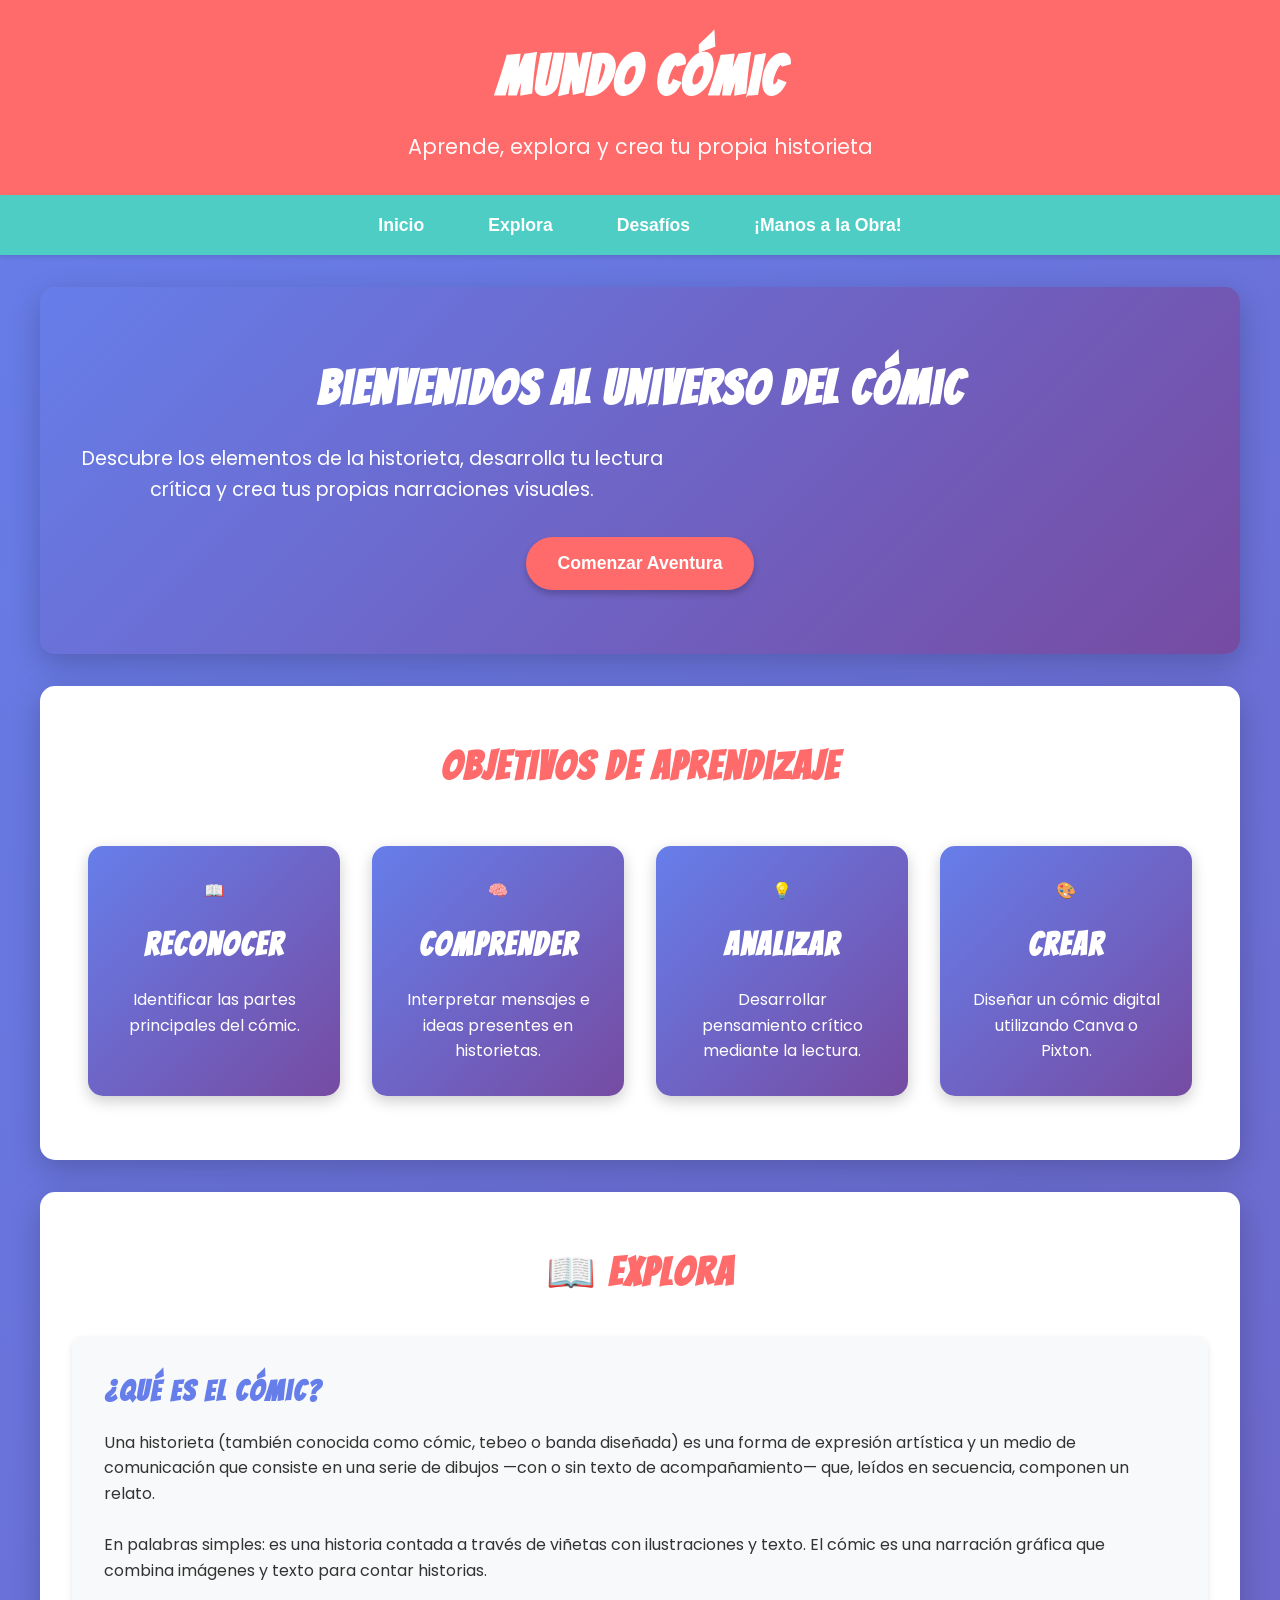
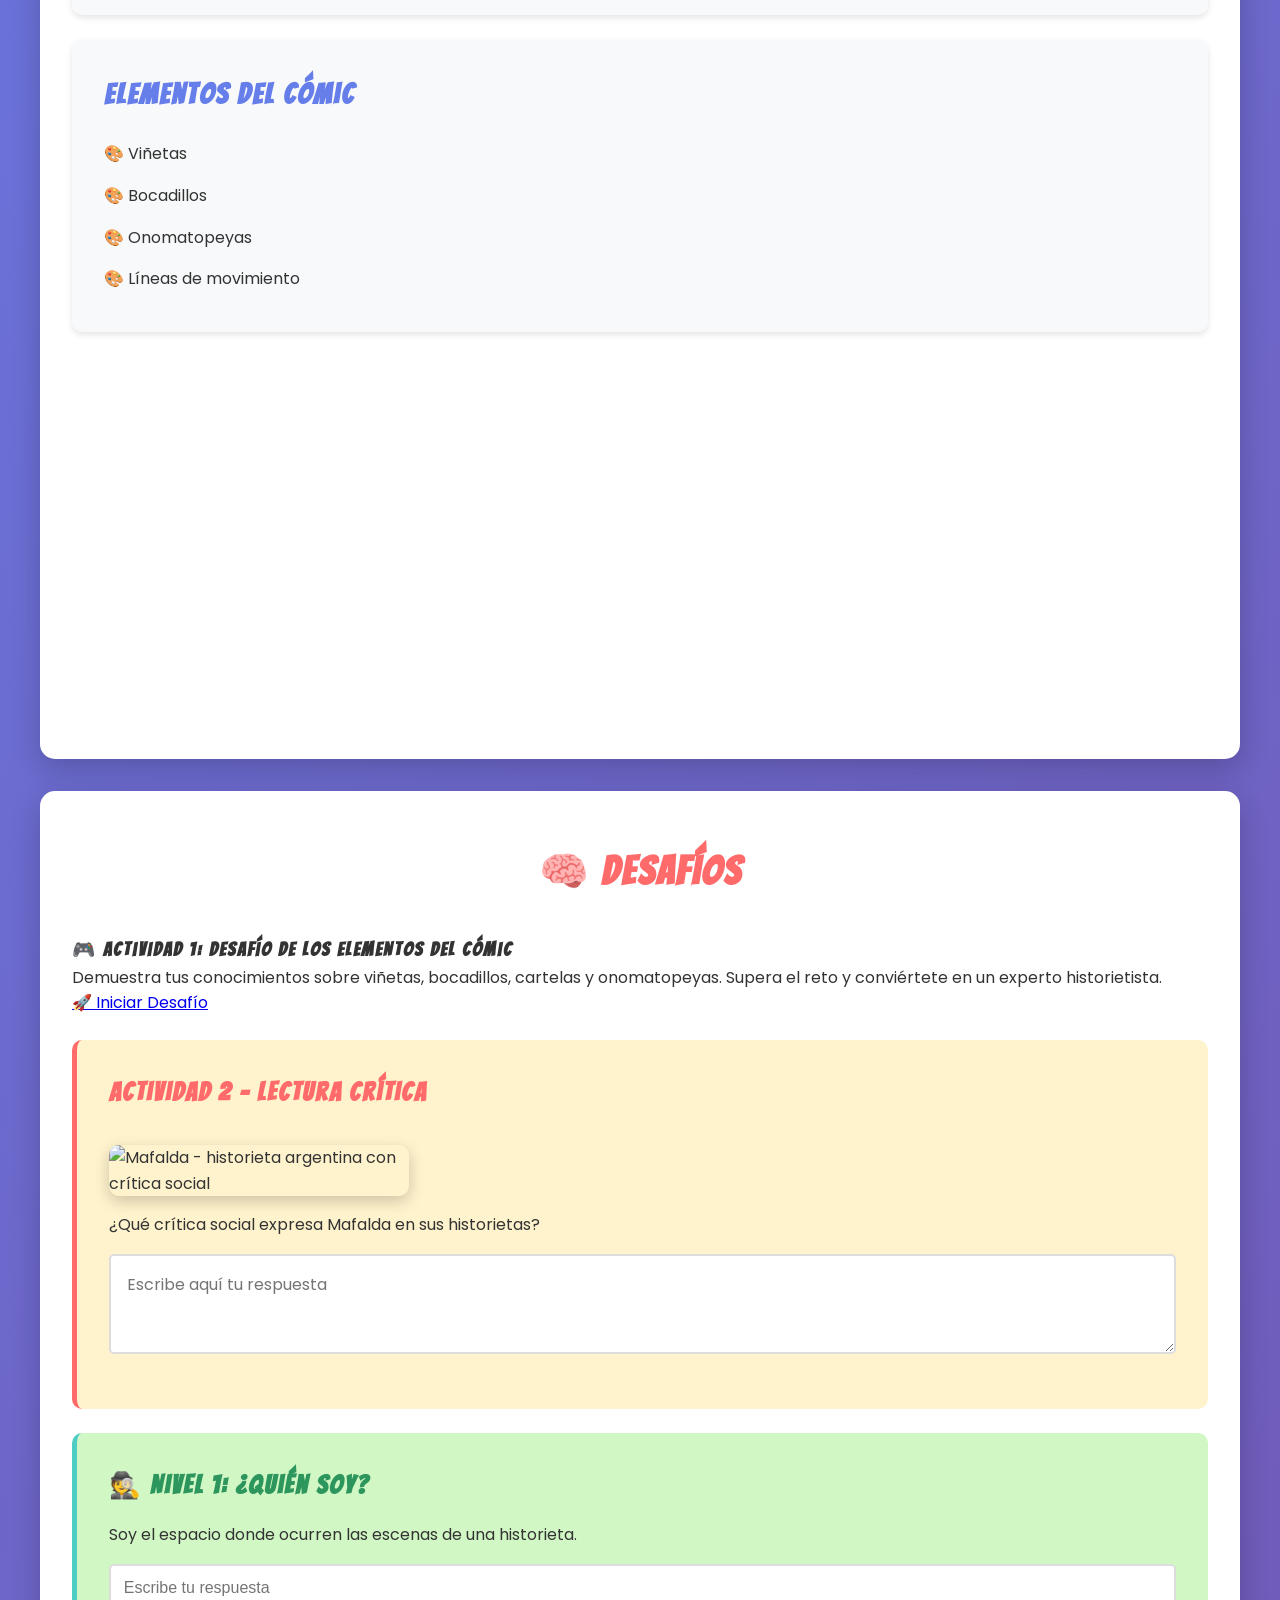
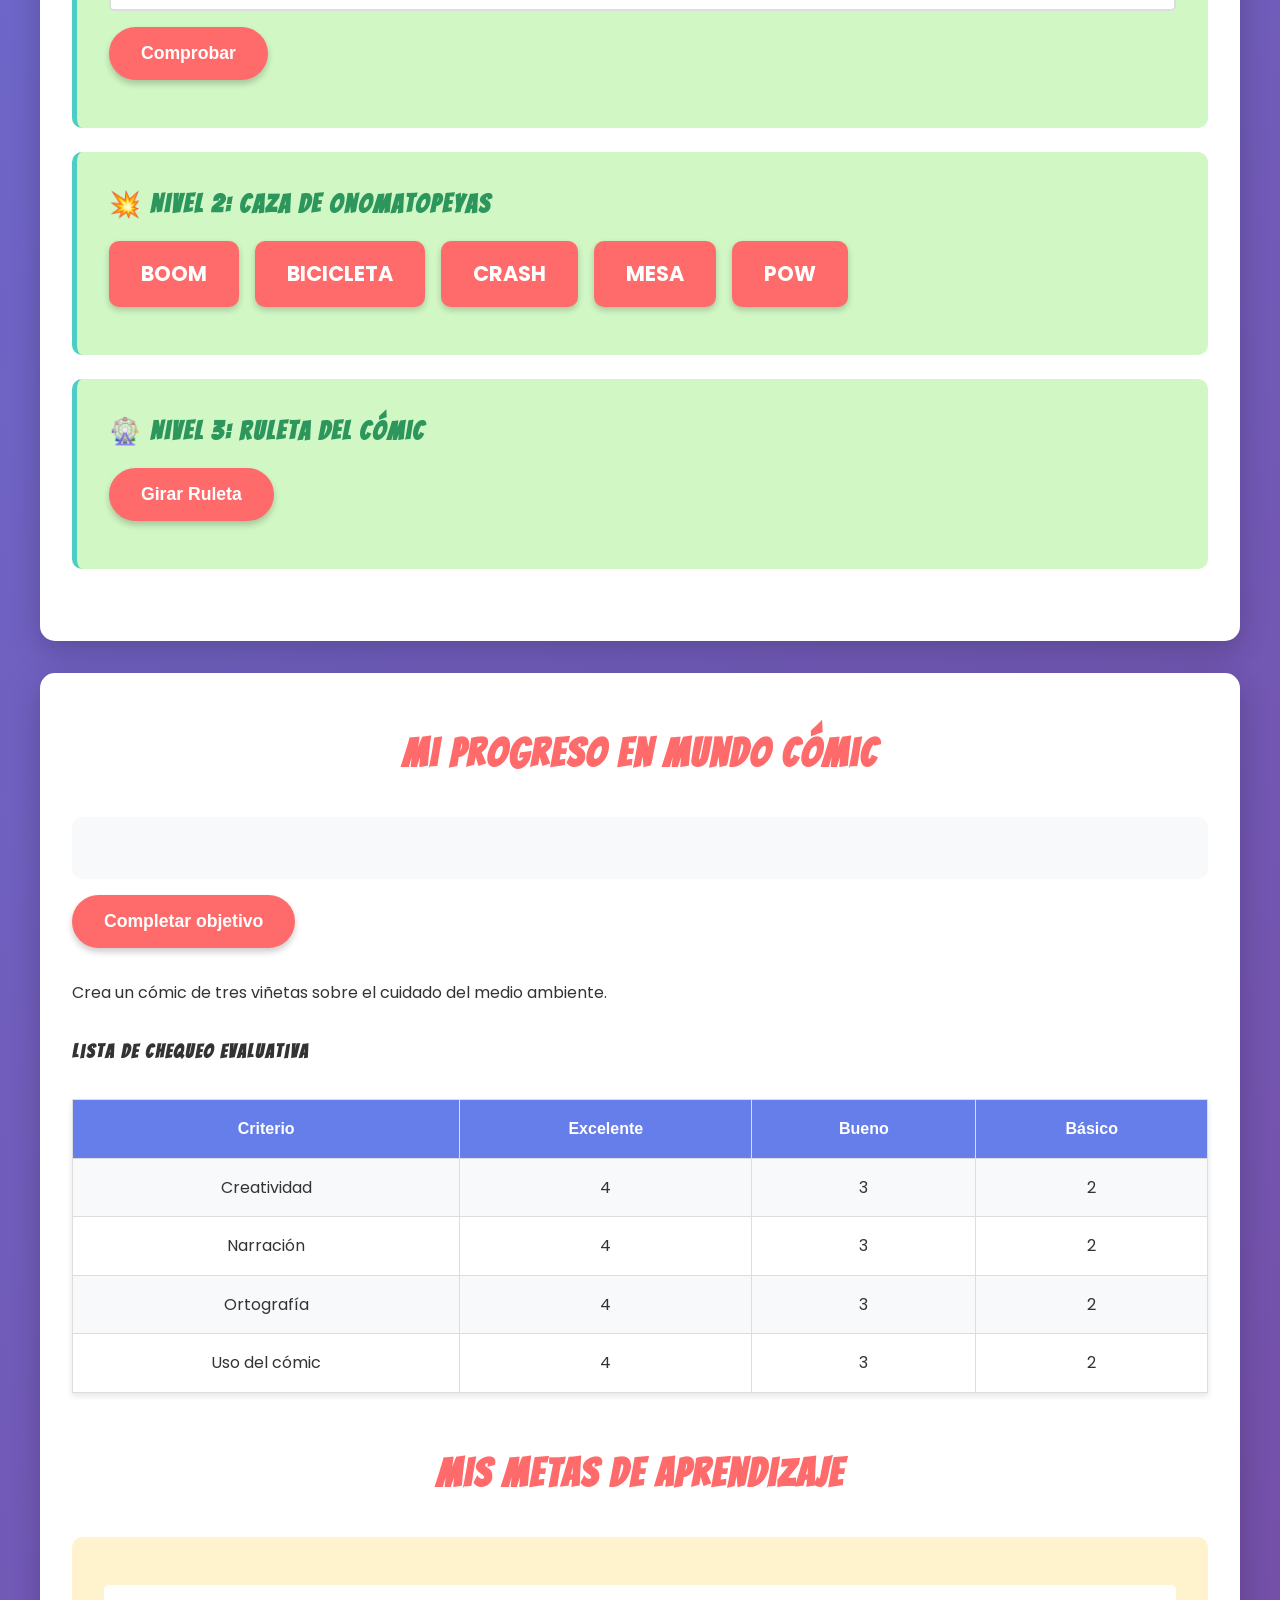
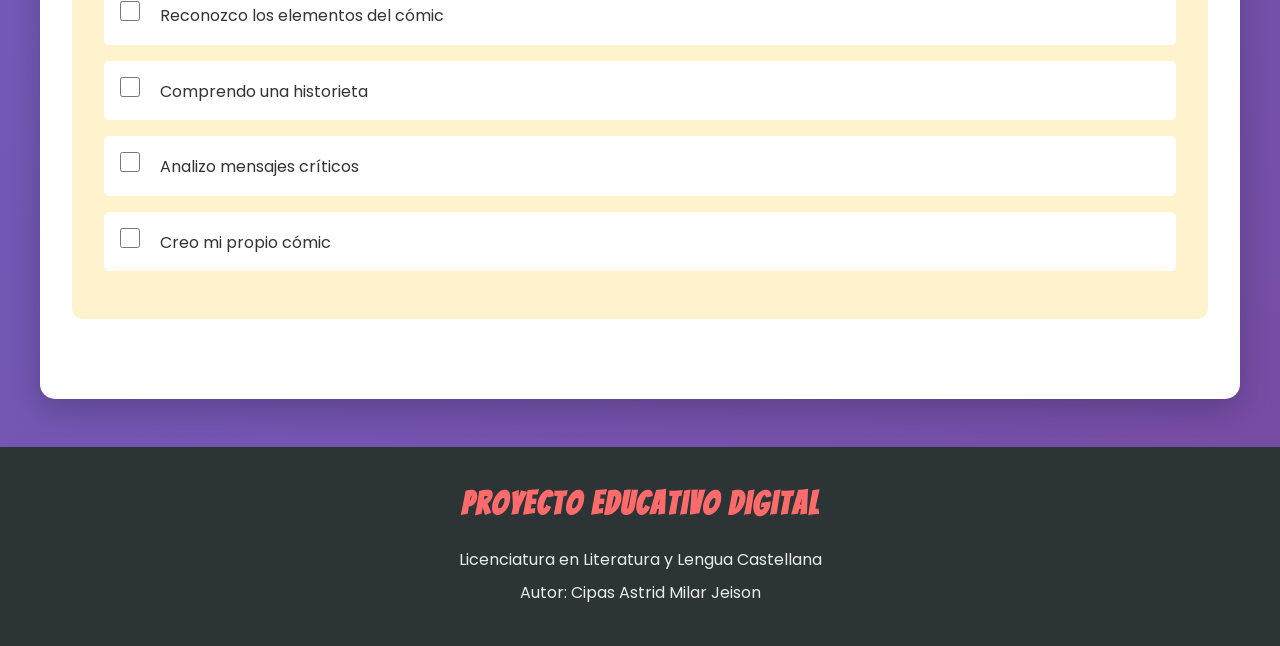
==== commit 2e62dddb: "Add files via upload" ====
--- a/index.html
+++ b/index.html
@@ -528,11 +528,25 @@
 <section id="desafios">
     <h2>🧠 Desafíos</h2>
 
-    <div class="actividad">
-        <h3>Actividad 1</h3>
-        <p>Relaciona los tipos de bocadillos con su función comunicativa.</p>
-        <button onclick="actividad1()">Iniciar Juego</button>
-    </div>
+    <div class="actividad-premium">
+
+<h3>🎮 Actividad 1: Desafío de los Elementos del Cómic</h3>
+
+<p>
+Demuestra tus conocimientos sobre viñetas, bocadillos, cartelas y onomatopeyas.
+Supera el reto y conviértete en un experto historietista.
+</p>
+
+<a
+href="https://wordwall.net/es/resource/10157101/elementos-de-la-historieta-o-c%C3%B3mic"
+target="_blank"
+class="btn-jugar">
+
+🚀 Iniciar Desafío
+
+</a>
+
+</div>
 
     <div class="actividad">
         <h3>Actividad 2 - Lectura Crítica</h3>
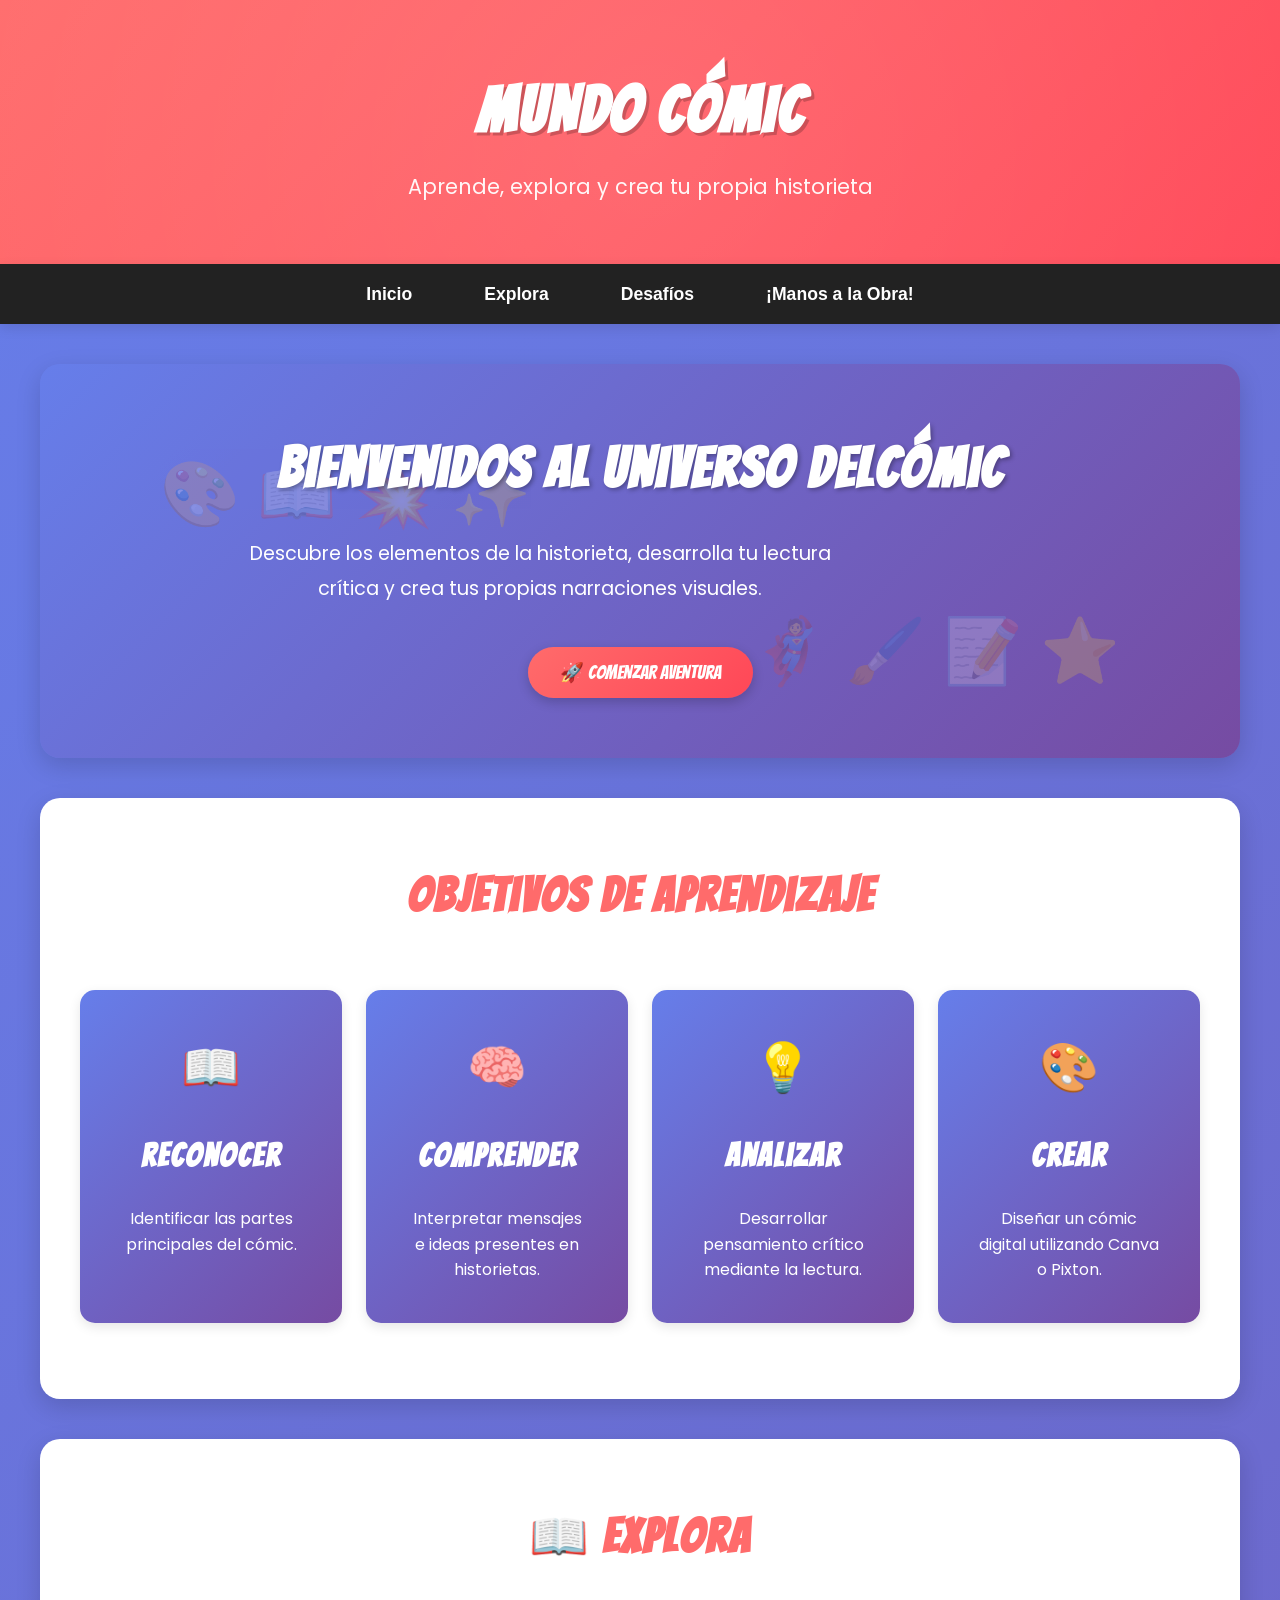
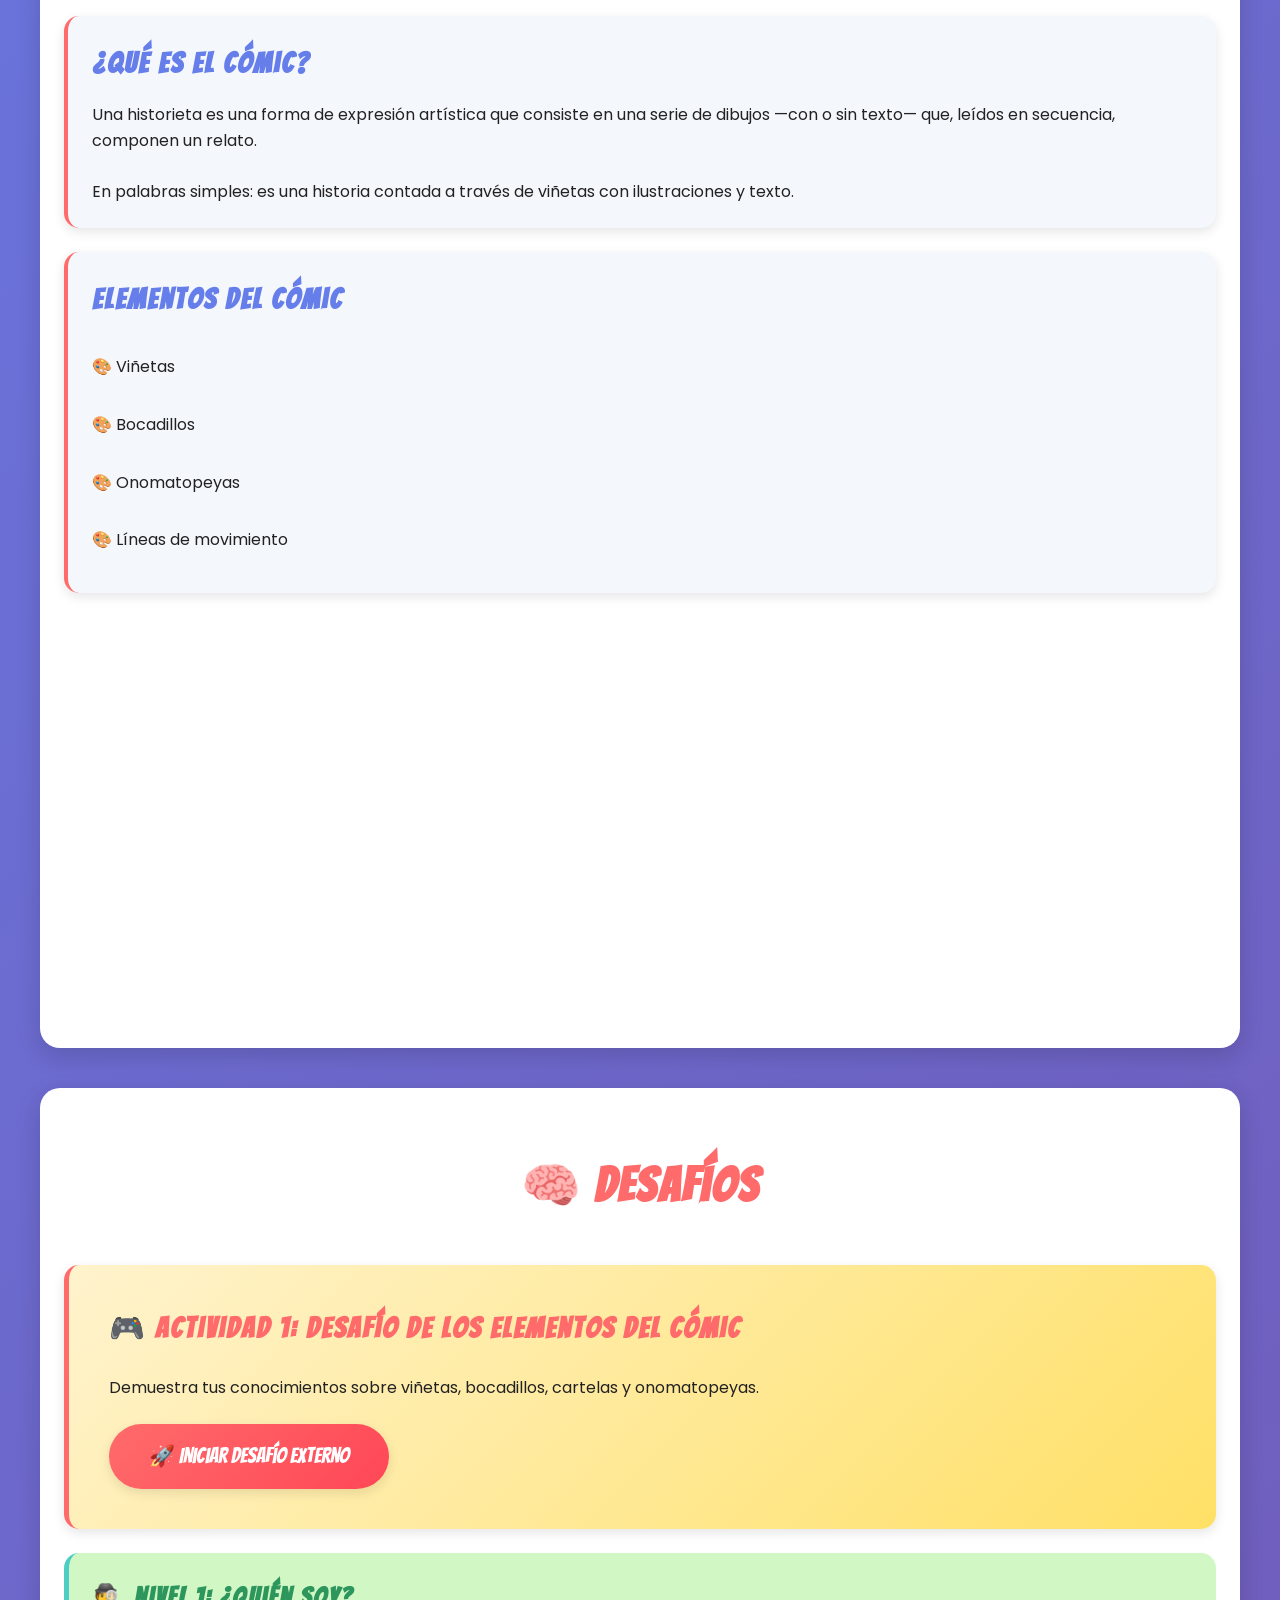
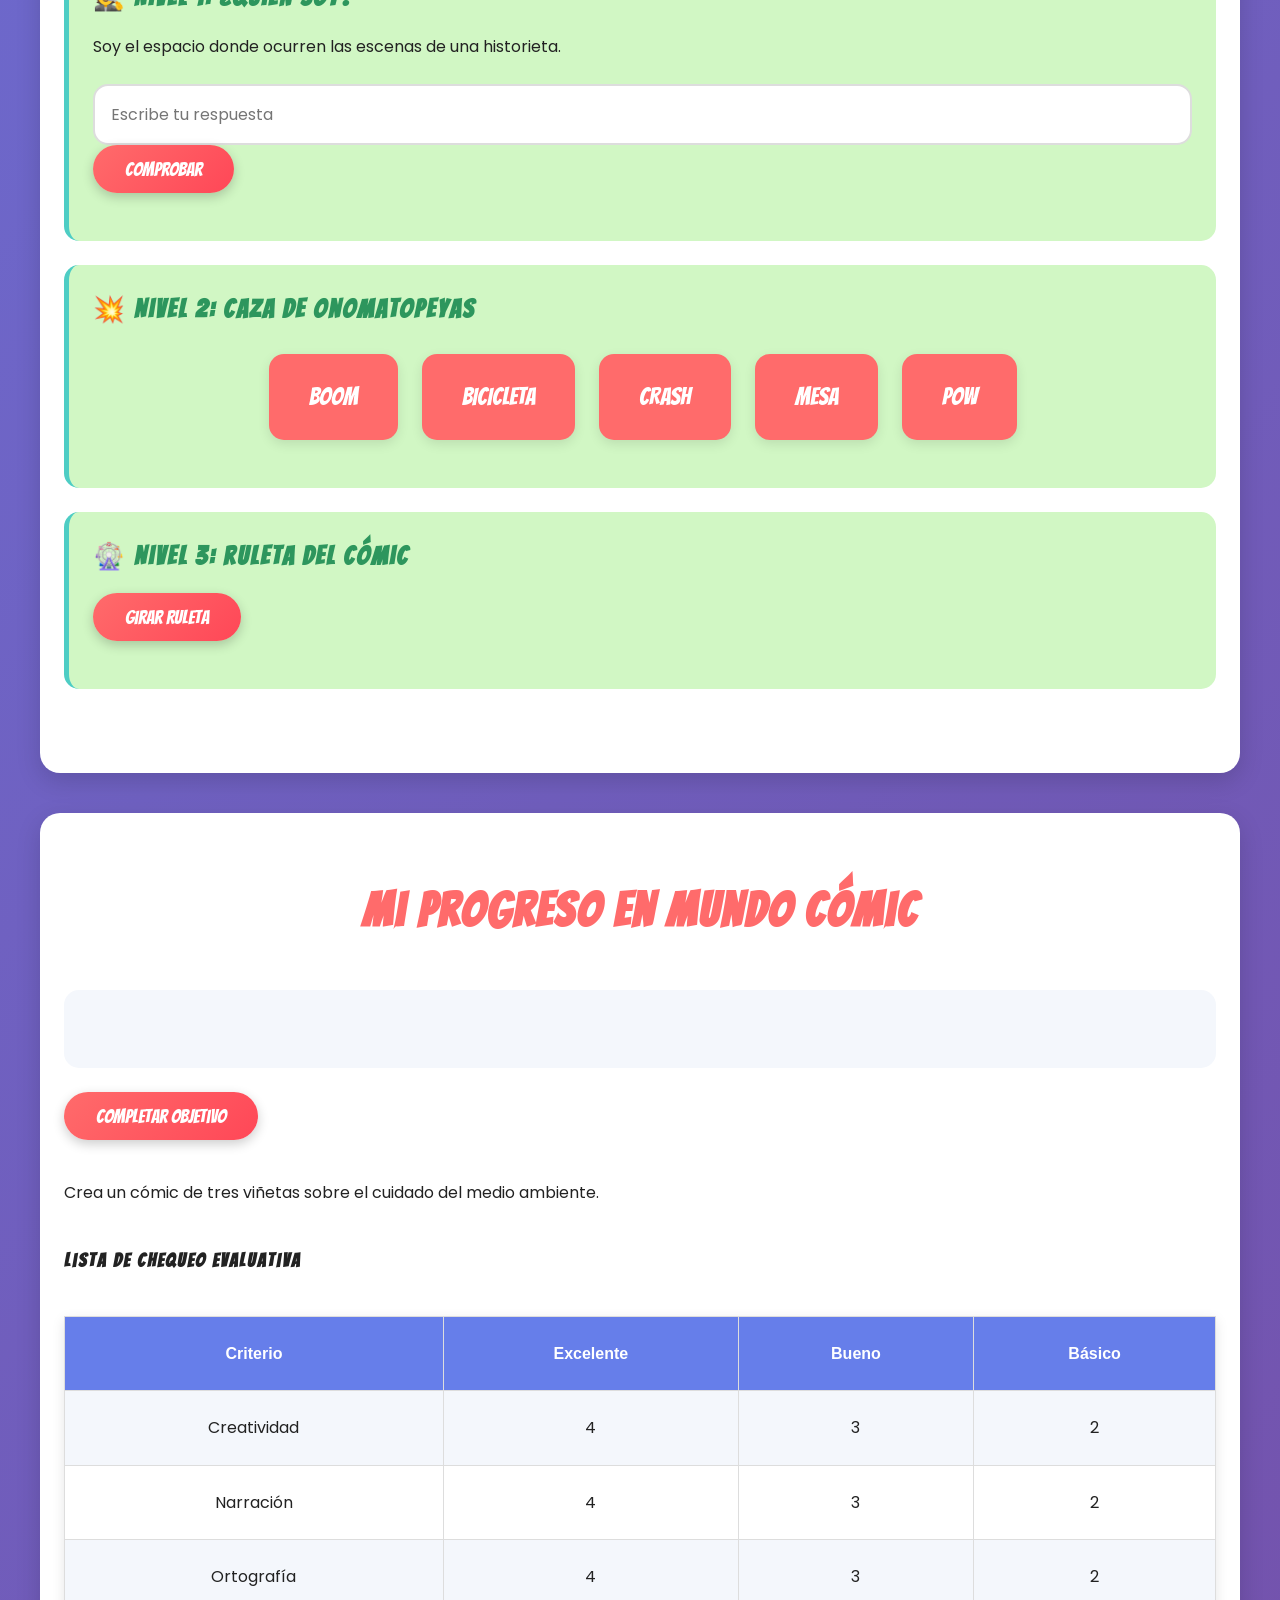
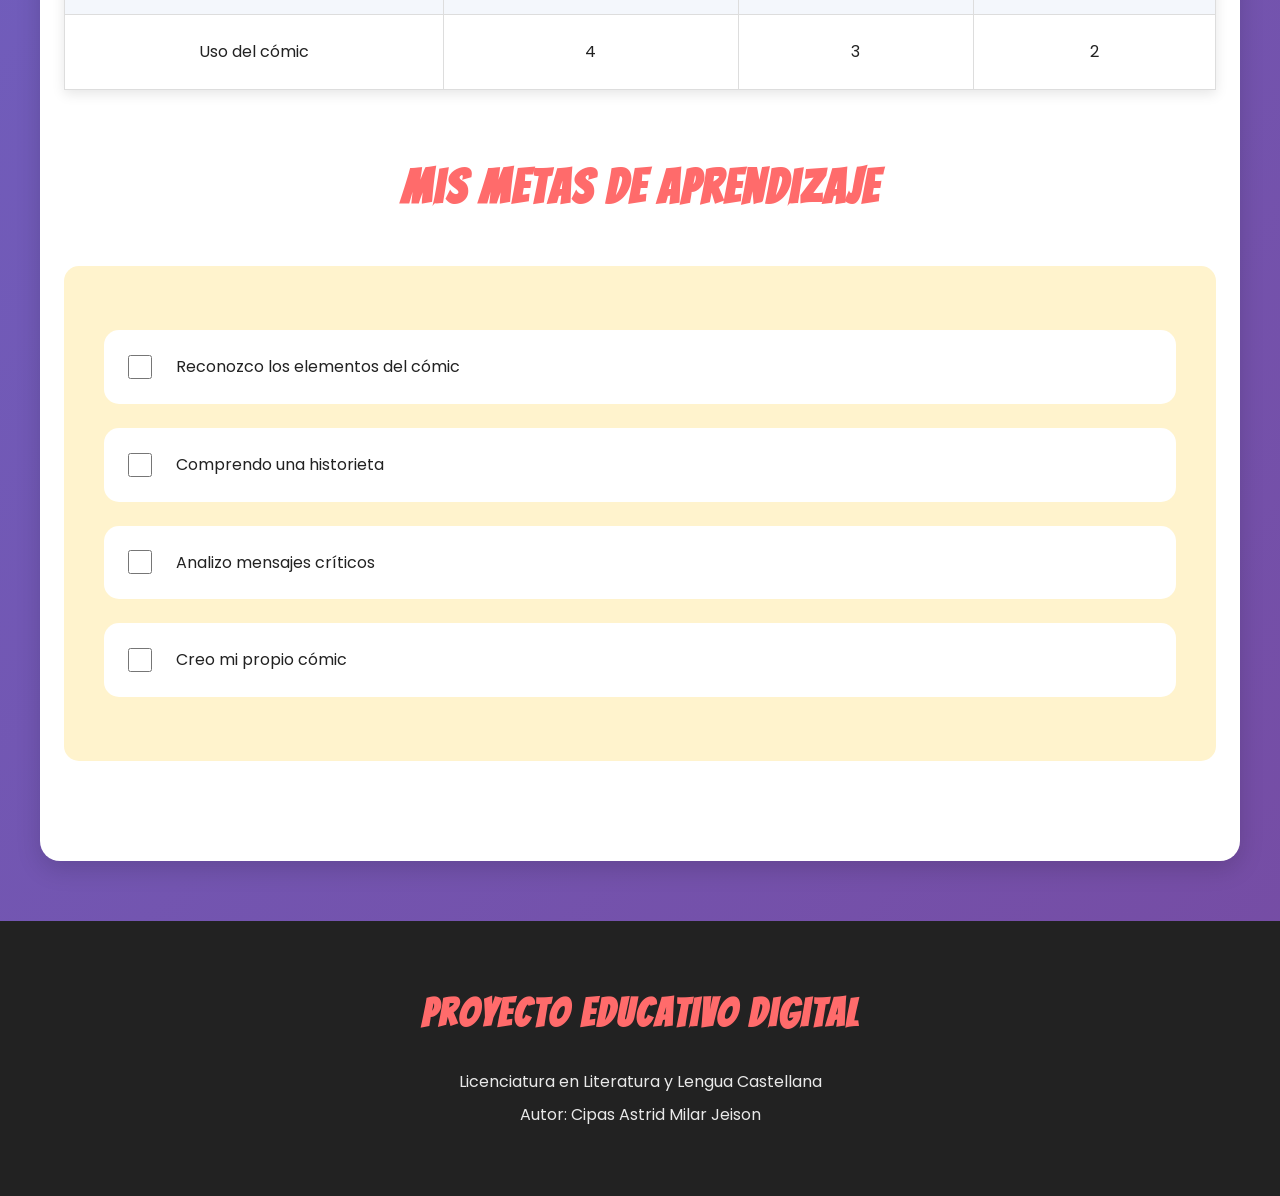
==== commit 0fd4f3e2: "Add files via upload" ====
--- a/index.html
+++ b/index.html
@@ -4,437 +4,542 @@
 <meta charset="UTF-8">
 <meta name="viewport" content="width=device-width, initial-scale=1.0">
 <meta name="description" content="Mundo Cómic - Recurso Educativo Digital para aprender, explorar y crear historietas">
+<meta name="author" content="Cipas Astrid Milar Jeison">
+<meta name="keywords" content="cómic, historieta, educación, viñetas, bocadillos, onomatopeyas, aprendizaje">
 
 <title>Mundo Cómic - Recurso Educativo Digital</title>
 
-<!-- Estilos CSS integrados (Mejora 2) -->
+<!-- Fuentes Google -->
+<link href="https://fonts.googleapis.com/css2?family=Bangers&family=Poppins:wght@300;400;600&display=swap" rel="stylesheet">
+
+<!-- Estilos CSS Profesional -->
 <style>
-  * {
-    margin: 0;
-    padding: 0;
-    box-sizing: border-box;
+/* ═══════════════════════════════════════════════
+   MUNDO CÓMIC - CSS PROFESIONAL 2024
+   ═══════════════════════════════════════════════ */
+
+:root {
+  /* Colores principales */
+  --color-primary: #ff6b6b;
+  --color-primary-dark: #ff4757;
+  --color-secondary: #667eea;
+  --color-secondary-dark: #764ba2;
+  --color-accent: #ffe066;
+  --color-success: #4CAF50;
+  --color-success-dark: #3d8b40;
+  
+  /* Colores neutros */
+  --color-dark: #222222;
+  --color-light: #f4f7fc;
+  --color-white: #ffffff;
+  --color-gray: #dddddd;
+  
+  /* Espaciado */
+  --spacing-xs: 8px;
+  --spacing-sm: 16px;
+  --spacing-md: 24px;
+  --spacing-lg: 40px;
+  --spacing-xl: 60px;
+  
+  /* Tipografía */
+  --font-primary: 'Poppins', sans-serif;
+  --font-heading: 'Bangers', cursive;
+  
+  /* Border radius */
+  --radius-md: 15px;
+  --radius-lg: 20px;
+  --radius-round: 50px;
+  
+  /* Transiciones */
+  --transition: 0.3s cubic-bezier(0.4, 0, 0.2, 1);
+  
+  /* Shadows */
+  --shadow-md: 0 4px 12px rgba(0, 0, 0, 0.1);
+  --shadow-lg: 0 8px 24px rgba(0, 0, 0, 0.15);
+}
+
+*, *::before, *::after {
+  margin: 0;
+  padding: 0;
+  box-sizing: border-box;
+}
+
+html {
+  scroll-behavior: smooth;
+}
+
+body {
+  font-family: var(--font-primary);
+  line-height: 1.6;
+  color: var(--color-dark);
+  background: linear-gradient(135deg, var(--color-secondary) 0%, var(--color-secondary-dark) 100%);
+  min-height: 100vh;
+}
+
+@media (prefers-reduced-motion: reduce) {
+  *, *::before, *::after {
+    animation-duration: 0.01ms !important;
+    transition-duration: 0.01ms !important;
   }
-
-  body {
-    font-family: 'Poppins', sans-serif;
-    line-height: 1.6;
-    color: #333;
-    background: linear-gradient(135deg, #667eea 0%, #764ba2 100%);
-    min-height: 100vh;
-  }
-
-  /* Tipografía (Mejora 4) */
-  h1, h2, h3 {
-    font-family: 'Bangers', cursive;
-    letter-spacing: 2px;
-  }
-
-  header {
-    background: #ff6b6b;
-    color: white;
-    padding: 2rem;
-    text-align: center;
-    box-shadow: 0 4px 6px rgba(0,0,0,0.1);
-  }
-
-  header h1 {
-    font-size: 3.5rem;
-    margin-bottom: 0.5rem;
-  }
-
-  header p {
-    font-size: 1.3rem;
-    opacity: 0.95;
-  }
-
-  /* Navegación (Mejora 4) */
-  nav {
-    background: #4ecdc4;
-    padding: 1rem;
-    position: sticky;
-    top: 0;
-    z-index: 100;
-    box-shadow: 0 2px 4px rgba(0,0,0,0.1);
-  }
-
-  nav ul {
-    list-style: none;
-    display: flex;
-    justify-content: center;
-    gap: 2rem;
-    flex-wrap: wrap;
-  }
-
-  nav a {
-    color: white;
-    text-decoration: none;
-    font-weight: 600;
-    font-size: 1.1rem;
-    padding: 0.5rem 1rem;
-    border-radius: 5px;
-    transition: all 0.3s ease;
-  }
-
-  nav a:hover {
-    background: #ff6b6b;
-    transform: translateY(-2px);
-  }
-
-  /* Secciones (Mejora 4) */
-  section {
-    padding: 3rem 2rem;
-    max-width: 1200px;
-    margin: 0 auto;
-    background: white;
-    margin: 2rem auto;
-    border-radius: 15px;
-    box-shadow: 0 10px 30px rgba(0,0,0,0.2);
-  }
-
-  section h2 {
-    color: #ff6b6b;
-    font-size: 2.5rem;
-    text-align: center;
-    margin-bottom: 2rem;
-  }
-
-  /* Hero section */
-  .hero {
-    background: linear-gradient(135deg, #667eea 0%, #764ba2 100%);
-    color: white;
-    text-align: center;
-    padding: 4rem 2rem;
-  }
-
-  .hero h2 {
-    color: white;
-    font-size: 3rem;
-    margin-bottom: 1rem;
-  }
-
-  .hero p {
-    font-size: 1.2rem;
-    margin-bottom: 2rem;
-    max-width: 600px;
-  }
-
-  /* Botones (Mejora 4 - animaciones) */
-  button {
-    background: #ff6b6b;
-    color: white;
-    border: none;
-    padding: 1rem 2rem;
-    font-size: 1.1rem;
-    font-weight: 600;
-    border-radius: 50px;
-    cursor: pointer;
-    transition: all 0.3s ease;
-    box-shadow: 0 4px 6px rgba(0,0,0,0.2);
-  }
-
-  button:hover {
-    background: #ff4757;
-    transform: translateY(-3px);
-    box-shadow: 0 6px 12px rgba(0,0,0,0.3);
-  }
-
-  button:active {
-    transform: translateY(-1px);
-  }
-
-  /* Objetivos Grid (Mejora 4) */
-  .objetivos-grid {
-    display: grid;
-    grid-template-columns: repeat(auto-fit, minmax(250px, 1fr));
-    gap: 2rem;
-    padding: 1rem;
-  }
-
-  .objetivo-card {
-    background: linear-gradient(135deg, #667eea 0%, #764ba2 100%);
-    color: white;
-    padding: 2rem;
-    text-align: center;
-    border-radius: 15px;
-    transition: transform 0.3s ease;
-    box-shadow: 0 5px 15px rgba(0,0,0,0.2);
-  }
-
-  .objetivo-card:hover {
-    transform: translateY(-10px);
-  }
-
-  .objetivo-card h3 {
-    font-size: 2rem;
-    margin: 1rem 0;
-  }
-
-  .objetivo-card p {
-    font-size: 1rem;
-  }
-
-  /* Cards */
-  .card {
-    background: #f8f9fa;
-    padding: 2rem;
-    margin: 1.5rem 0;
-    border-radius: 10px;
-    box-shadow: 0 3px 6px rgba(0,0,0,0.1);
-  }
-
-  .card h3 {
-    color: #667eea;
-    font-size: 1.8rem;
-    margin-bottom: 1rem;
-  }
-
-  .card ul {
-    list-style: none;
-    padding-left: 0;
-  }
-
-  .card li {
-    padding: 0.5rem 0;
-    padding-left: 1.5rem;
-    position: relative;
-  }
-
-  .card li::before {
-    content: "🎨";
-    position: absolute;
-    left: 0;
-  }
-
-  /* Actividades (Mejora 4) */
-  .actividad {
-    background: #fff3cd;
-    padding: 2rem;
-    margin: 1.5rem 0;
-    border-radius: 10px;
-    border-left: 5px solid #ff6b6b;
-  }
-
-  .actividad h3 {
-    color: #ff6b6b;
-    font-size: 1.6rem;
-    margin-bottom: 1rem;
-  }
-
-  .actividad img {
-    max-width: 300px;
-    width: 100%;
-    height: auto;
-    border-radius: 10px;
-    margin: 1rem 0;
-    box-shadow: 0 5px 15px rgba(0,0,0,0.2);
-  }
-
-  textarea {
-    width: 100%;
-    padding: 1rem;
-    margin: 1rem 0;
-    border: 2px solid #ddd;
-    border-radius: 5px;
-    font-family: 'Poppins', sans-serif;
-    font-size: 1rem;
-    resize: vertical;
-    min-height: 100px;
-  }
-
-  textarea:focus {
-    outline: none;
-    border-color: #667eea;
-  }
-
-  /* Nivel game (Mejora 4) */
-  .nivel {
-    background: #d1f7c4;
-    padding: 2rem;
-    margin: 1.5rem 0;
-    border-radius: 10px;
-    border-left: 5px solid #4ecdc4;
-  }
-
-  .nivel h3 {
-    color: #2d965d;
-    font-size: 1.6rem;
-    margin-bottom: 1rem;
-  }
-
-  .onomatopeyas {
-    display: flex;
-    gap: 1rem;
-    flex-wrap: wrap;
-    margin: 1rem 0;
-  }
-
-  .onomatopeyas span {
-    background: #ff6b6b;
-    color: white;
-    padding: 1rem 2rem;
-    font-size: 1.3rem;
-    font-weight: bold;
-    border-radius: 10px;
-    cursor: pointer;
-    transition: all 0.3s ease;
-    box-shadow: 0 3px 6px rgba(0,0,0,0.2);
-  }
-
-  .onomatopeyas span:hover {
-    transform: scale(1.1);
-    background: #ff4757;
-  }
-
-  input[type="text"] {
-    padding: 0.8rem;
-    font-size: 1rem;
-    border: 2px solid #ddd;
-    border-radius: 5px;
-    width: 100%;
-    margin: 1rem 0;
-  }
-
-  input[type="text"]:focus {
-    outline: none;
-    border-color: #667eea;
-  }
-
-  /* Progreso (Mejora 4 - animación) */
-  .progreso {
-    background: #f8f9fa;
-    padding: 1rem;
-    border-radius: 10px;
-    margin: 1rem 0;
-  }
-
-  #barra {
-    height: 30px;
-    background: linear-gradient(90deg, #667eea 0%, #764ba2 100%);
-    width: 0%;
-    border-radius: 15px;
-    transition: width 0.5s ease;
-    box-shadow: 0 2px 4px rgba(0,0,0,0.2);
-  }
-
-  /* Tabla (Mejora 4) */
-  table {
-    width: 100%;
-    margin: 2rem 0;
-    border-collapse: collapse;
-    box-shadow: 0 3px 6px rgba(0,0,0,0.1);
-  }
-
-  th, td {
-    padding: 1rem;
-    text-align: center;
-    border: 1px solid #ddd;
-  }
-
-  th {
-    background: #667eea;
-    color: white;
-    font-weight: 600;
-  }
-
-  tr:nth-child(even) {
-    background: #f8f9fa;
-  }
-
-  tr:hover {
-    background: #e9ecef;
-  }
-
-  /* Checklist (Mejora 1 - estructura corregida) */
-  .checklist {
-    background: #fff3cd;
-    padding: 2rem;
-    margin: 2rem 0;
-    border-radius: 10px;
-  }
-
-  .checklist label {
-    display: block;
-    margin: 1rem 0;
-    padding: 1rem;
-    background: white;
-    border-radius: 5px;
-    cursor: pointer;
-    transition: all 0.3s ease;
-  }
-
-  .checklist label:hover {
-    background: #f8f9fa;
-    transform: translateX(5px);
-  }
-
-  .checklist input[type="checkbox"] {
-    margin-right: 1rem;
-    width: 20px;
-    height: 20px;
-    cursor: pointer;
-  }
-
-  /* Footer (Mejora 4) */
-  footer {
-    background: #2d3436;
-    color: white;
-    padding: 2rem;
-    text-align: center;
-    margin-top: 3rem;
-  }
-
-  footer h3 {
-    color: #ff6b6b;
-    font-size: 2rem;
-    margin-bottom: 1rem;
-  }
-
-  footer p {
-    margin: 0.5rem 0;
-    opacity: 0.9;
-  }
-
-  /* Responsive (Mejora 5 - accesibilidad) */
-  @media (max-width: 768px) {
-    header h1 {
-      font-size: 2.5rem;
-    }
-
-    nav ul {
-      gap: 1rem;
-    }
-
-    nav a {
-      font-size: 0.9rem;
-      padding: 0.4rem 0.8rem;
-    }
-
-    section {
-      padding: 2rem 1rem;
-    }
-
-    .objetivos-grid {
-      grid-template-columns: 1fr;
-    }
-  }
-
-  /* Accesibilidad (Mejora 5) */
-  @media (prefers-reduced-motion: reduce) {
-    * {
-      animation: none !important;
-      transition: none !important;
-    }
-  }
-
-  /* Focus para navegación por teclado (Mejora 5) */
-  a:focus, button:focus, input:focus, textarea:focus {
-    outline: 3px solid #ff6b6b;
-    outline-offset: 2px;
-  }
+}
+
+h1, h2, h3 {
+  font-family: var(--font-heading);
+  letter-spacing: 2px;
+}
+
+header {
+  background: linear-gradient(135deg, var(--color-primary) 0%, var(--color-primary-dark) 100%);
+  color: var(--color-white);
+  padding: var(--spacing-xl);
+  text-align: center;
+  box-shadow: var(--shadow-md);
+  position: relative;
+  overflow: hidden;
+}
+
+header::before {
+  content: '';
+  position: absolute;
+  top: -50%;
+  left: -50%;
+  width: 200%;
+  height: 200%;
+  background: radial-gradient(circle, rgba(255,255,255,0.1) 0%, transparent 70%);
+  animation: shimmer 15s linear infinite;
+}
+
+@keyframes shimmer {
+  0% { transform: rotate(0deg); }
+  100% { transform: rotate(360deg); }
+}
+
+header h1 {
+  font-size: clamp(3rem, 8vw, 4rem);
+  margin-bottom: 0.5rem;
+  text-shadow: 3px 3px 0 rgba(0,0,0,0.2);
+  position: relative;
+  z-index: 1;
+}
+
+header p {
+  font-size: 1.3rem;
+  opacity: 0.95;
+  position: relative;
+  z-index: 1;
+}
+
+nav {
+  background: var(--color-dark);
+  padding: var(--spacing-sm) 0;
+  position: sticky;
+  top: 0;
+  z-index: 1000;
+  box-shadow: var(--shadow-md);
+}
+
+nav ul {
+  list-style: none;
+  display: flex;
+  justify-content: center;
+  gap: var(--spacing-md);
+  flex-wrap: wrap;
+  max-width: 1200px;
+  margin: 0 auto;
+  padding: 0 var(--spacing-md);
+}
+
+nav a {
+  color: var(--color-white);
+  text-decoration: none;
+  font-weight: 600;
+  font-size: 1.1rem;
+  padding: var(--spacing-sm) var(--spacing-md);
+  border-radius: var(--radius-md);
+  transition: var(--transition);
+}
+
+nav a:hover {
+  background: var(--color-primary);
+  transform: translateY(-2px);
+}
+
+nav a:focus {
+  outline: 2px solid var(--color-accent);
+  outline-offset: 2px;
+}
+
+section {
+  padding: var(--spacing-xl) var(--spacing-md);
+  max-width: 1200px;
+  margin: var(--spacing-lg) auto;
+  background: var(--color-white);
+  border-radius: var(--radius-lg);
+  box-shadow: var(--shadow-lg);
+}
+
+section h2 {
+  color: var(--color-primary);
+  font-size: clamp(2rem, 5vw, 3rem);
+  text-align: center;
+  margin-bottom: var(--spacing-lg);
+}
+
+.hero {
+  background: linear-gradient(135deg, var(--color-secondary) 0%, var(--color-secondary-dark) 100%);
+  color: var(--color-white);
+  text-align: center;
+  padding: var(--spacing-xl);
+  margin: var(--spacing-lg) auto;
+  border-radius: var(--radius-lg);
+  box-shadow: var(--shadow-lg);
+  position: relative;
+  overflow: hidden;
+}
+
+.hero::before {
+  content: '🎨 📖 💥 ✨';
+  position: absolute;
+  top: 20%;
+  left: 10%;
+  font-size: 4rem;
+  opacity: 0.2;
+  animation: flotar 6s ease-in-out infinite;
+}
+
+.hero::after {
+  content: '🦸 🖌️ 📝 ⭐';
+  position: absolute;
+  top: 60%;
+  right: 10%;
+  font-size: 4rem;
+  opacity: 0.2;
+  animation: flotar 8s ease-in-out infinite reverse;
+}
+
+@keyframes flotar {
+  0%, 100% { transform: translateY(0) rotate(0deg); }
+  50% { transform: translateY(-20px) rotate(10deg); }
+}
+
+.hero .contenido {
+  position: relative;
+  z-index: 2;
+  max-width: 800px;
+  margin: 0 auto;
+}
+
+.hero h2 {
+  color: var(--color-white);
+  font-size: clamp(2.5rem, 6vw, 3.5rem);
+  margin-bottom: var(--spacing-md);
+  text-shadow: 2px 2px 4px rgba(0,0,0,0.3);
+}
+
+.hero p {
+  font-size: 1.2rem;
+  margin-bottom: var(--spacing-lg);
+  max-width: 600px;
+  line-height: 1.8;
+}
+
+button {
+  background: linear-gradient(135deg, var(--color-primary) 0%, var(--color-primary-dark) 100%);
+  color: var(--color-white);
+  border: none;
+  padding: 14px 32px;
+  font-size: 1.2rem;
+  font-family: var(--font-heading);
+  border-radius: var(--radius-round);
+  cursor: pointer;
+  transition: var(--transition);
+  box-shadow: 0 4px 12px rgba(0,0,0,0.2);
+}
+
+button:hover {
+  transform: translateY(-3px);
+  box-shadow: 0 8px 20px rgba(0,0,0,0.3);
+}
+
+button:focus {
+  outline: 3px solid var(--color-accent);
+  outline-offset: 2px;
+}
+
+.objetivos-grid {
+  display: grid;
+  grid-template-columns: repeat(auto-fit, minmax(250px, 1fr));
+  gap: var(--spacing-md);
+  padding: var(--spacing-sm);
+}
+
+.objetivo-card {
+  background: linear-gradient(135deg, var(--color-secondary) 0%, var(--color-secondary-dark) 100%);
+  color: var(--color-white);
+  padding: var(--spacing-lg);
+  text-align: center;
+  border-radius: var(--radius-md);
+  transition: var(--transition);
+  box-shadow: var(--shadow-md);
+}
+
+.objetivo-card:hover {
+  transform: translateY(-10px) scale(1.02);
+  box-shadow: var(--shadow-lg);
+}
+
+.objetivo-card h3 {
+  font-size: 2rem;
+  margin: var(--spacing-md) 0;
+}
+
+.objetivo-card p {
+  font-size: 1rem;
+}
+
+.objetivo-card span {
+  font-size: 3rem;
+  display: block;
+  margin-bottom: var(--spacing-sm);
+}
+
+.card {
+  background: var(--color-light);
+  padding: var(--spacing-md);
+  margin: var(--spacing-md) 0;
+  border-radius: var(--radius-md);
+  box-shadow: var(--shadow-md);
+  border-left: 4px solid var(--color-primary);
+}
+
+.card h3 {
+  color: var(--color-secondary);
+  font-size: 1.8rem;
+  margin-bottom: var(--spacing-sm);
+}
+
+.card ul {
+  list-style: none;
+  padding-left: 0;
+}
+
+.card li {
+  padding: var(--spacing-sm) 0;
+  padding-left: var(--spacing-md);
+  position: relative;
+}
+
+.card li::before {
+  content: "🎨";
+  position: absolute;
+  left: 0;
+}
+
+.actividad-premium {
+  background: linear-gradient(135deg, #fff3cd 0%, #ffe066 100%);
+  padding: var(--spacing-lg);
+  margin: var(--spacing-md) 0;
+  border-radius: var(--radius-md);
+  border-left: 5px solid var(--color-primary);
+  box-shadow: var(--shadow-md);
+}
+
+.actividad-premium h3 {
+  color: var(--color-primary);
+  font-size: 1.8rem;
+  margin-bottom: var(--spacing-md);
+}
+
+.btn-jugar {
+  display: inline-block;
+  background: linear-gradient(135deg, var(--color-primary) 0%, var(--color-primary-dark) 100%);
+  color: var(--color-white);
+  padding: 16px 40px;
+  font-family: var(--font-heading);
+  font-size: 1.3rem;
+  text-decoration: none;
+  border-radius: var(--radius-round);
+  margin-top: var(--spacing-md);
+  transition: var(--transition);
+  box-shadow: var(--shadow-md);
+}
+
+.btn-jugar:hover {
+  transform: translateY(-3px) scale(1.05);
+  box-shadow: var(--shadow-lg);
+}
+
+.nivel {
+  background: #d1f7c4;
+  padding: var(--spacing-md);
+  margin: var(--spacing-md) 0;
+  border-radius: var(--radius-md);
+  border-left: 5px solid #4ecdc4;
+}
+
+.nivel h3 {
+  color: #2d965d;
+  font-size: 1.6rem;
+  margin-bottom: var(--spacing-sm);
+}
+
+.onomatopeyas {
+  display: flex;
+  gap: var(--spacing-md);
+  flex-wrap: wrap;
+  justify-content: center;
+  margin: var(--spacing-md) 0;
+}
+
+.onomatopeyas span {
+  background: var(--color-primary);
+  color: var(--color-white);
+  padding: var(--spacing-md) var(--spacing-lg);
+  font-size: 1.5rem;
+  font-family: var(--font-heading);
+  border-radius: var(--radius-md);
+  cursor: pointer;
+  transition: var(--transition);
+  box-shadow: var(--shadow-md);
+}
+
+.onomatopeyas span:hover {
+  transform: scale(1.1);
+  background: var(--color-primary-dark);
+}
+
+textarea,
+input[type="text"] {
+  width: 100%;
+  padding: var(--spacing-sm);
+  margin-top: var(--spacing-md);
+  border: 2px solid var(--color-gray);
+  border-radius: var(--radius-md);
+  font-family: var(--font-primary);
+  font-size: 1rem;
+  transition: var(--transition);
+}
+
+textarea {
+  min-height: 120px;
+  resize: vertical;
+}
+
+textarea:focus,
+input[type="text"]:focus {
+  outline: none;
+  border-color: var(--color-primary);
+  box-shadow: 0 0 0 3px rgba(255, 107, 107, 0.2);
+}
+
+.progreso {
+  background: var(--color-light);
+  padding: var(--spacing-md);
+  border-radius: var(--radius-md);
+  margin: var(--spacing-md) 0;
+}
+
+#barra {
+  height: 30px;
+  background: linear-gradient(90deg, var(--color-secondary) 0%, var(--color-secondary-dark) 100%);
+  width: 0%;
+  border-radius: var(--radius-round);
+  transition: width 0.6s cubic-bezier(0.4, 0, 0.2, 1);
+  box-shadow: 0 2px 8px rgba(102, 126, 234, 0.4);
+}
+
+table {
+  width: 100%;
+  margin: var(--spacing-lg) 0;
+  border-collapse: collapse;
+  box-shadow: var(--shadow-md);
+  background: var(--color-white);
+  border-radius: var(--radius-sm);
+  overflow: hidden;
+}
+
+th, td {
+  padding: var(--spacing-md);
+  text-align: center;
+  border: 1px solid var(--color-gray);
+}
+
+th {
+  background: var(--color-secondary);
+  color: var(--color-white);
+  font-weight: 600;
+}
+
+tr:nth-child(even) {
+  background: var(--color-light);
+}
+
+tr:hover td {
+  background: var(--color-accent);
+}
+
+.checklist {
+  background: #fff3cd;
+  padding: var(--spacing-lg);
+  margin: var(--spacing-lg) 0;
+  border-radius: var(--radius-md);
+}
+
+.checklist label {
+  display: flex;
+  align-items: center;
+  margin: var(--spacing-md) 0;
+  padding: var(--spacing-md);
+  background: var(--color-white);
+  border-radius: var(--radius-md);
+  cursor: pointer;
+  transition: var(--transition);
+}
+
+.checklist label:hover {
+  background: var(--color-accent);
+  transform: translateX(5px);
+}
+
+.checklist input[type="checkbox"] {
+  margin-right: var(--spacing-md);
+  width: 24px;
+  height: 24px;
+  cursor: pointer;
+  accent-color: var(--color-primary);
+}
+
+footer {
+  background: var(--color-dark);
+  color: var(--color-white);
+  padding: var(--spacing-xl);
+  text-align: center;
+  margin-top: var(--spacing-xl);
+}
+
+footer h3 {
+  color: var(--color-primary);
+  font-size: 2.5rem;
+  margin-bottom: var(--spacing-md);
+}
+
+footer p {
+  margin: var(--spacing-xs) 0;
+  opacity: 0.9;
+}
+
+@media (max-width: 768px) {
+  header h1 { font-size: 2.5rem; }
+  
+  nav ul { gap: var(--spacing-sm); }
+  
+  section { padding: var(--spacing-lg) var(--spacing-sm); }
+  
+  .objetivos-grid { grid-template-columns: 1fr; }
+  
+  .hero h2 { font-size: 2rem; }
+}
 </style>
-
-<!-- Fuentes Google (Mejora 4) -->
-<link href="https://fonts.googleapis.com/css2?family=Bangers&family=Poppins:wght@300;400;600&display=swap" rel="stylesheet">
 </head>
 <body>
 
@@ -454,13 +559,13 @@
 
 <section id="inicio" class="hero">
     <div class="contenido">
-        <h2>Bienvenidos al Universo del Cómic</h2>
+        <h2>Bienvenidos al Universo delCómic</h2>
         <p>
             Descubre los elementos de la historieta,
             desarrolla tu lectura crítica y crea
             tus propias narraciones visuales.
         </p>
-        <button onclick="mostrarMensaje()">Comenzar Aventura</button>
+        <button onclick="mostrarMensaje()">🚀 Comenzar Aventura</button>
     </div>
 </section>
 
@@ -468,22 +573,22 @@
     <h2>Objetivos de Aprendizaje</h2>
     <div class="objetivos-grid">
         <div class="objetivo-card">
-            📖
+            <span>📖</span>
             <h3>Reconocer</h3>
             <p>Identificar las partes principales del cómic.</p>
         </div>
         <div class="objetivo-card">
-            🧠
+            <span>🧠</span>
             <h3>Comprender</h3>
             <p>Interpretar mensajes e ideas presentes en historietas.</p>
         </div>
         <div class="objetivo-card">
-            💡
+            <span>💡</span>
             <h3>Analizar</h3>
             <p>Desarrollar pensamiento crítico mediante la lectura.</p>
         </div>
         <div class="objetivo-card">
-            🎨
+            <span>🎨</span>
             <h3>Crear</h3>
             <p>Diseñar un cómic digital utilizando Canva o Pixton.</p>
         </div>
@@ -496,9 +601,9 @@
     <div class="card">
         <h3>¿Qué es el cómic?</h3>
         <p>
-            Una historieta (también conocida como cómic, tebeo o banda diseñada) es una forma de expresión artística y un medio de comunicación que consiste en una serie de dibujos —con o sin texto de acompañamiento— que, leídos en secuencia, componen un relato.
+            Una historieta es una forma de expresión artística que consiste en una serie de dibujos —con o sin texto— que, leídos en secuencia, componen un relato.
             <br><br>
-            En palabras simples: es una historia contada a través de viñetas con ilustraciones y texto. El cómic es una narración gráfica que combina imágenes y texto para contar historias.
+            En palabras simples: es una historia contada a través de viñetas con ilustraciones y texto.
         </p>
     </div>
 
@@ -515,13 +620,12 @@
     <iframe 
         width="560" 
         height="315" 
-        src="https://www.youtube.com/embed/eKnQOsfHeDU?si=RpbJvka_5N76Y5UP" 
+        src="https://www.youtube.com/embed/eKnQOsfHeDU" 
         title="Video educativo sobre cómic" 
         frameborder="0" 
-        allow="accelerometer; autoplay; clipboard-write; encrypted-media; gyroscope; picture-in-picture; web-share" 
-        referrerpolicy="strict-origin-when-cross-origin" 
+        allow="accelerometer; autoplay; clipboard-write; encrypted-media; gyroscope; picture-in-picture" 
         allowfullscreen
-        style="display: block; margin: 2rem auto; max-width: 100%;">
+        style="display: block; margin: var(--spacing-lg) auto; max-width: 100%; border-radius: var(--radius-md);">
     </iframe>
 </section>
 
@@ -529,32 +633,11 @@
     <h2>🧠 Desafíos</h2>
 
     <div class="actividad-premium">
-
-<h3>🎮 Actividad 1: Desafío de los Elementos del Cómic</h3>
-
-<p>
-Demuestra tus conocimientos sobre viñetas, bocadillos, cartelas y onomatopeyas.
-Supera el reto y conviértete en un experto historietista.
-</p>
-
-<a
-href="https://wordwall.net/es/resource/10157101/elementos-de-la-historieta-o-c%C3%B3mic"
-target="_blank"
-class="btn-jugar">
-
-🚀 Iniciar Desafío
-
-</a>
-
-</div>
-
-    <div class="actividad">
-        <h3>Actividad 2 - Lectura Crítica</h3>
-        <img src="https://upload.wikimedia.org/wikipedia/commons/3/32/Mafalda.png" 
-             alt="Mafalda - historieta argentina con crítica social" 
-             loading="lazy">
-        <p>¿Qué crítica social expresa Mafalda en sus historietas?</p>
-        <textarea id="respuesta" placeholder="Escribe aquí tu respuesta" aria-label="Tu respuesta sobre Mafalda"></textarea>
+        <h3>🎮 Actividad 1: Desafío de los Elementos del Cómic</h3>
+        <p>Demuestra tus conocimientos sobre viñetas, bocadillos, cartelas y onomatopeyas.</p>
+        <a href="https://wordwall.net/es/resource/10157101/elementos-de-la-historieta-o-c%C3%B3mic" target="_blank" class="btn-jugar">
+            🚀 Iniciar Desafío Externo
+        </a>
     </div>
 
     <div class="nivel">
@@ -562,7 +645,7 @@
         <p id="pista">Soy el espacio donde ocurren las escenas de una historieta.</p>
         <input type="text" id="respuestaNivel1" placeholder="Escribe tu respuesta" aria-label="Respuesta Nivel 1">
         <button onclick="verificarNivel1()">Comprobar</button>
-        <p id="resultadoNivel1" style="margin-top: 1rem; font-weight: 600;"></p>
+        <p id="resultadoNivel1" style="margin-top: var(--spacing-md); font-weight: 600;"></p>
     </div>
 
     <div class="nivel">
@@ -574,13 +657,13 @@
             <span>MESA</span>
             <span onclick="correcto()">POW</span>
         </div>
-        <p id="mensajeNivel2" style="margin-top: 1rem; font-weight: 600;"></p>
+        <p id="mensajeNivel2" style="margin-top: var(--spacing-md); font-weight: 600;"></p>
     </div>
 
     <div class="nivel">
         <h3>🎡 Nivel 3: Ruleta del Cómic</h3>
         <button onclick="girarRuleta()">Girar Ruleta</button>
-        <p id="ruletaResultado" style="margin-top: 1rem; font-weight: 600; font-size: 1.2rem;"></p>
+        <p id="ruletaResultado" style="margin-top: var(--spacing-md); font-weight: 600; font-size: 1.2rem;"></p>
     </div>
 </section>
 
@@ -593,7 +676,7 @@
     
     <button onclick="avanzar()">Completar objetivo</button>
 
-    <p style="margin: 2rem 0;">Crea un cómic de tres viñetas sobre el cuidado del medio ambiente.</p>
+    <p style="margin: var(--spacing-lg) 0;">Crea un cómic de tres viñetas sobre el cuidado del medio ambiente.</p>
 
     <h3>Lista de Chequeo Evaluativa</h3>
     <table>
@@ -629,8 +712,7 @@
         </tr>
     </table>
 
-    <!-- Checklist movido dentro del body (Mejora 1) -->
-    <h2 style="margin-top: 3rem;">Mis metas de aprendizaje</h2>
+    <h2 style="margin-top: var(--spacing-xl);">Mis metas de aprendizaje</h2>
     <div class="checklist">
         <label>
             <input type="checkbox" onchange="actualizarChecklist()">
@@ -657,139 +739,94 @@
     <p>Autor: Cipas Astrid Milar Jeison</p>
 </footer>
 
-<!-- JavaScript funcional (Mejora 3) -->
 <script>
-  // Variables globales
   let progreso = 0;
   let nivel2Puntos = 0;
-  let checklistCompletado = 0;
-
-  // Función 1: Mostrar mensaje de bienvenida
+
   function mostrarMensaje() {
-    alert("🎉 ¡Bienvenido a tu aventura en Mundo Cómic! \n\nEmpieza explorando los elementos de la historieta y luego desafía tus conocimientos.");
-    document.getElementById('inicio').scrollIntoView({ 
-      behavior: 'smooth', 
-      block: 'center' 
-    });
+    alert("🎉 ¡Bienvenido a Mundo Cómic! Comienza tu aventura educativa.");
+    document.getElementById('inicio').scrollIntoView({ behavior: 'smooth' });
   }
 
-  // Función 2: Actividad 1
-  function actividad1() {
-    alert("🎮 ¡Juego de Bocadillos! \n\nEn este juego debes relacionar:\n• Bocadillo de diálogo → Conversación normal\n• Bocadillo de pensamiento → Pensamientos (nubes)\n• Bocadillo de voz fuerte → Letras grandes\n\n¿Ready para empezar?");
-  }
-
-  // Función 3: Verificar Nivel 1
   function verificarNivel1() {
     const respuesta = document.getElementById('respuestaNivel1').value.toLowerCase().trim();
     const resultado = document.getElementById('resultadoNivel1');
     
-    if (respuesta === 'viñeta' || respuesta === 'la viñeta') {
+    if (respuesta === 'viñeta') {
       resultado.textContent = "✅ ¡Correcto! La viñeta es el espacio donde ocurren las escenas.";
       resultado.style.color = "#2d965d";
       progreso += 10;
       actualizarProgreso();
     } else {
-      resultado.textContent = "❌ Incorrecto. Prueba otra vez. La respuesta es 'viñeta'.";
+      resultado.textContent = "❌ Incorrecto. La respuesta es 'viñeta'.";
       resultado.style.color = "#ff4757";
     }
   }
 
-  // Función 4: Correcto (Nivel 2)
   function correcto() {
     nivel2Puntos += 1;
     const mensaje = document.getElementById('mensajeNivel2');
     
-    if (nivel2Puntos === 1) {
-      mensaje.textContent = "✅ ¡BOOM es una onomatopeya! (1/3)";
-    } else if (nivel2Puntos === 2) {
-      mensaje.textContent = "✅ ¡CRASH es una onomatopeya! (2/3)";
-    } else if (nivel2Puntos === 3) {
-      mensaje.textContent = "✅ ¡POW es una onomatopeya! (3/3) - ¡Nivel Completado! 🎉";
+    if (nivel2Puntos === 1) mensaje.textContent = "✅ ¡BOOM es onomatopeya! (1/3)";
+    else if (nivel2Puntos === 2) mensaje.textContent = "✅ ¡CRASH es onomatopeya! (2/3)";
+    else if (nivel2Puntos === 3) {
+      mensaje.textContent = "✅ ¡POW es onomatopeya! (3/3) - ¡Nivel Completado! 🎉";
       progreso += 15;
       actualizarProgreso();
     }
-    
     mensaje.style.color = "#2d965d";
   }
 
-  // Función 5: Girar Ruleta (Nivel 3)
   function girarRuleta() {
     const elementos = [
       "🎨 ¿Qué es una viñeta?",
       "💬 ¿Qué es un bocadillo?",
       "💥 ¿Qué es una onomatopeya?",
-      "👁 ¿Qué son las líneas de movimiento?",
-      "📖 ¿Qué es un cómic?",
-      "🎭 ¿Qué es una secuencia?"
+      "👁 ¿Qué son líneas de movimiento?"
     ];
-    
     const indice = Math.floor(Math.random() * elementos.length);
-    const resultado = document.getElementById('ruletaResultado');
-    
-    resultado.textContent = "🎲 " + elementos[indice];
-    resultado.style.color = "#667eea";
+    document.getElementById('ruletaResultado').textContent = "🎲 " + elementos[indice];
     progreso += 10;
     actualizarProgreso();
   }
 
-  // Función 6: Avanzar progreso
   function avanzar() {
     if (progreso < 100) {
       progreso += 25;
       if (progreso > 100) progreso = 100;
       actualizarProgreso();
-      
-      if (progreso === 100) {
-        alert("🏆 ¡FELICIDADES! Has completado todos los objetivos de Mundo Cómic!\n\nAhora estás listo para crear tu propia historieta.");
-      }
+      if (progreso === 100) alert("🏆 ¡FELICIDADES! Completaste todos los objetivos!");
     }
   }
 
-  // Función 7: Actualizar barra de progreso
   function actualizarProgreso() {
     const barra = document.getElementById('barra');
     barra.style.width = progreso + "%";
     
-    // Cambiar color según progreso
-    if (progreso < 50) {
-      barra.style.background = "linear-gradient(90deg, #ff6b6b 0%, #ff8e8e 100%)";
-    } else if (progreso < 100) {
-      barra.style.background = "linear-gradient(90deg, #667eea 0%, #764ba2 100%)";
-    } else {
-      barra.style.background = "linear-gradient(90deg, #2d965d 0%, #4ecdc4 100%)";
-    }
+    if (progreso < 50) barra.style.background = "linear-gradient(90deg, #ff6b6b, #ff8e8e)";
+    else if (progreso < 100) barra.style.background = "linear-gradient(90deg, #667eea, #764ba2)";
+    else barra.style.background = "linear-gradient(90deg, #4CAF50, #3d8b40)";
   }
 
-  // Función 8: Actualizar checklist
   function actualizarChecklist() {
     const checkboxes = document.querySelectorAll('.checklist input[type="checkbox"]');
-    checklistCompletado = 0;
+    const completado = checkboxes.filter(cb => cb.checked).length;
     
-    checkboxes.forEach(checkbox => {
-      if (checkbox.checked) checklistCompletado++;
-    });
-    
-    if (checklistCompletado === 4) {
+    if (completado === 4) {
       progreso += 20;
       if (progreso > 100) progreso = 100;
       actualizarProgreso();
-      alert("✨ ¡Has completado todas tus metas de aprendizaje! ¡Excelente trabajo!");
+      alert("✨ ¡Completaste todas tus metas! Excelente trabajo!");
     }
   }
 
-  // Scroll suave para navegación (Mejora 4)
   document.querySelectorAll('nav a').forEach(anchor => {
     anchor.addEventListener('click', function(e) {
       e.preventDefault();
-      const target = document.querySelector(this.getAttribute('href'));
-      target.scrollIntoView({
-        behavior: 'smooth',
-        block: 'start'
-      });
+      document.querySelector(this.getAttribute('href')).scrollIntoView({ behavior: 'smooth' });
     });
   });
 
-  // Inicializar barra de progreso
   actualizarProgreso();
 </script>
 
